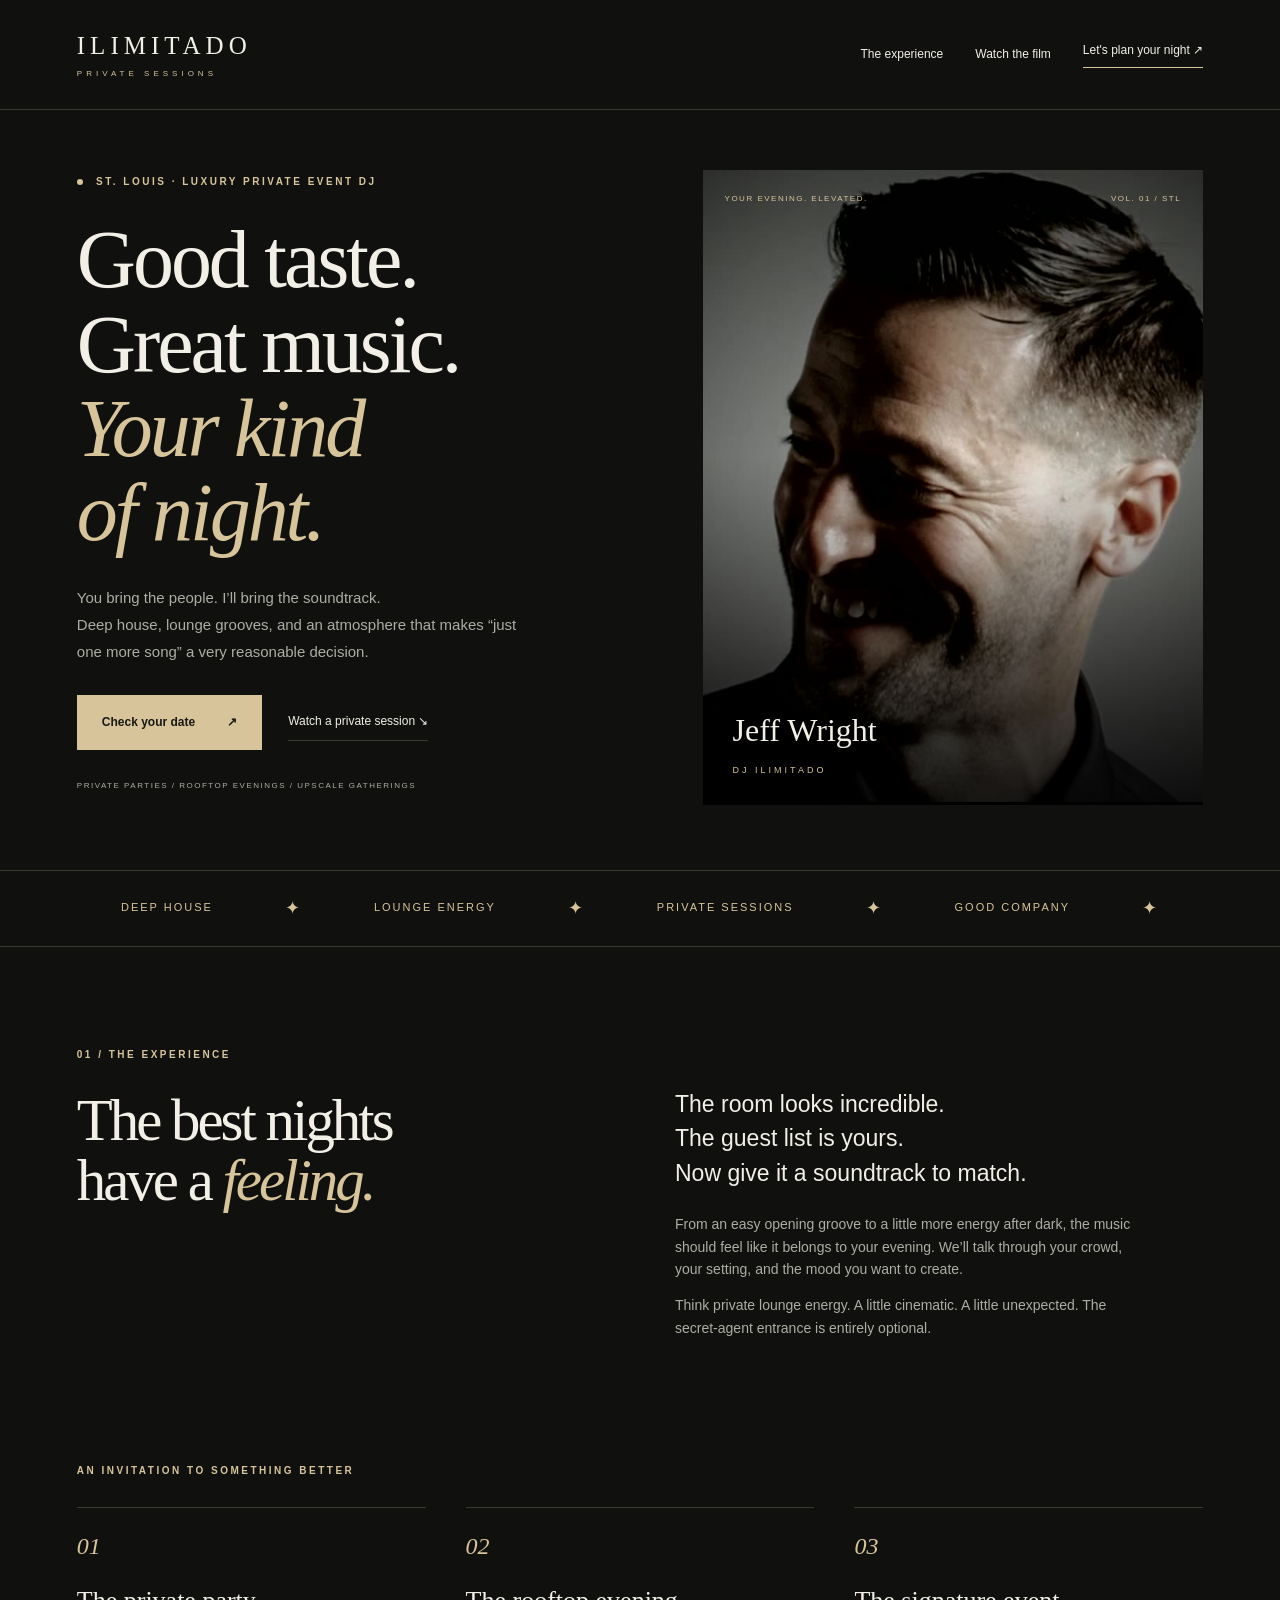
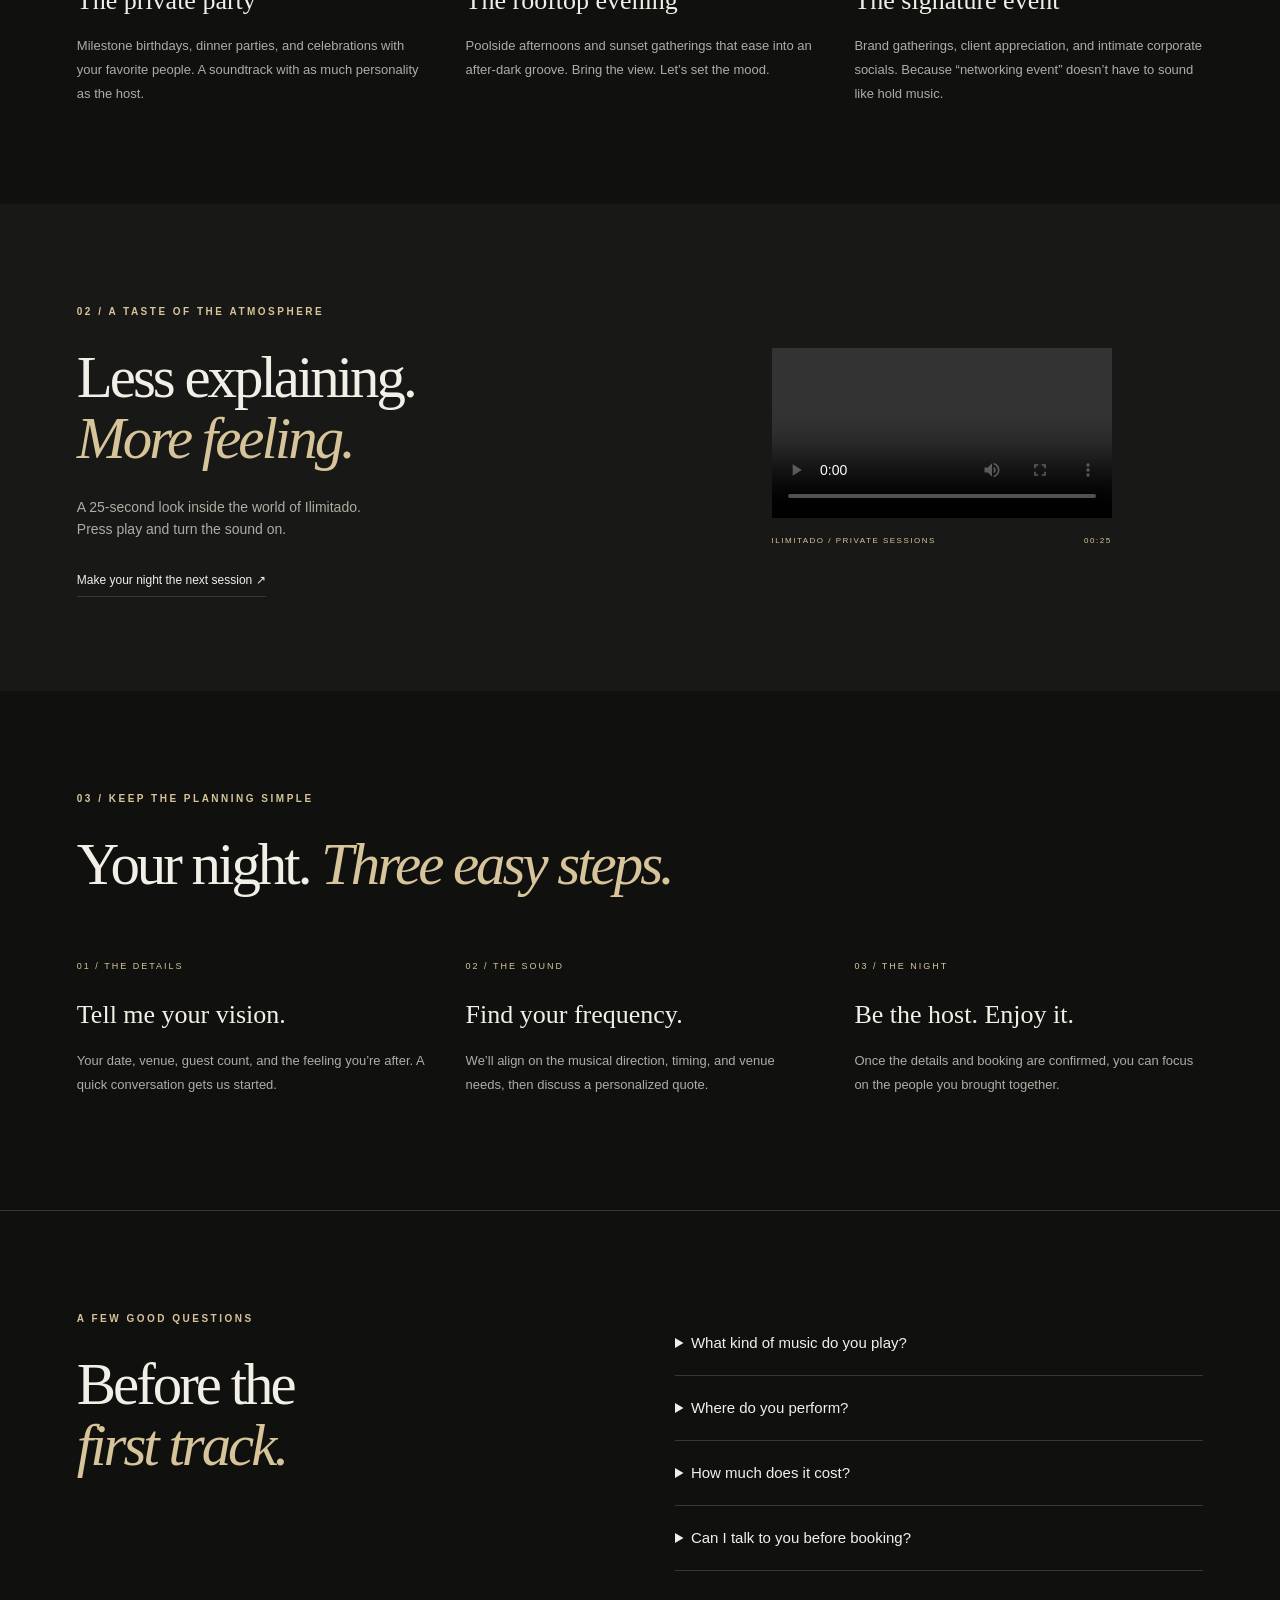
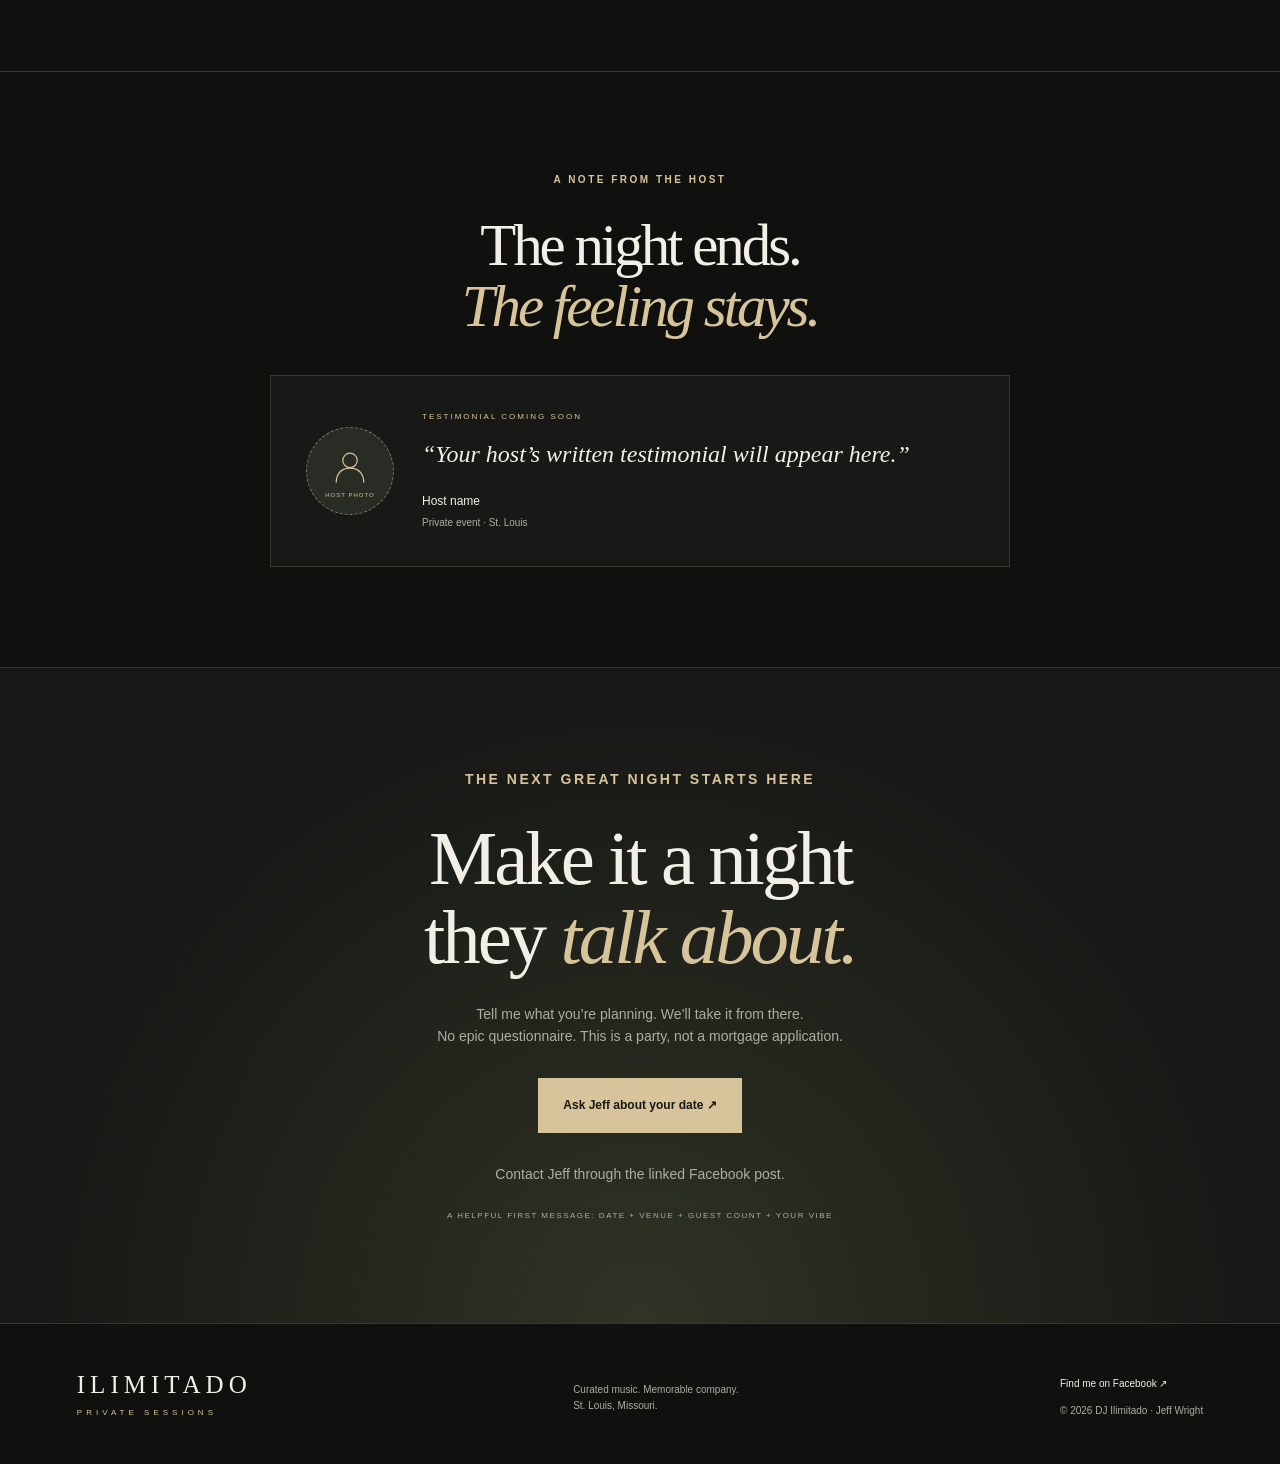
==== dj/index.html @ 4cf77fab "Add DJ Ilimitado private events landing page with film and testimonial placeholder" ====
<!doctype html>
<html lang="en"><head><meta charset="utf-8"><meta name="viewport" content="width=device-width,initial-scale=1"><meta name="theme-color" content="#10110f"><title>DJ Ilimitado | Luxury Private Events · St. Louis</title><meta name="description" content="An elevated soundtrack for your private event. DJ Ilimitado brings deep house, lounge energy and a personal touch to St. Louis celebrations. Contact Jeff on Facebook to discuss your date."><meta property="og:title" content="Good taste. Great music. Your kind of night."><meta property="og:description" content="DJ Ilimitado · Luxury private sessions in St. Louis. Explore the experience and discuss your event with Jeff Wright."><meta property="og:image" content="https://limitlesslifemedia.github.io/dj/assets/jeff.jpg"><meta property="og:type" content="website"><link rel="canonical" href="https://limitlesslifemedia.github.io/dj/"><link rel="icon" href="data:image/svg+xml,%3Csvg xmlns='http://www.w3.org/2000/svg' viewBox='0 0 80 80'%3E%3Crect width='80' height='80' fill='%2310110f'/%3E%3Ctext x='40' y='56' text-anchor='middle' fill='%23d8c49a' font-size='52' font-family='serif'%3EI%3C/text%3E%3C/svg%3E"><link rel="stylesheet" href="style.css"></head>
<body><a class="skip" href="#main">Skip to content</a><header><a class="brand" href="#" aria-label="DJ Ilimitado home">ILIMITADO<span>PRIVATE SESSIONS</span></a><nav aria-label="Main navigation"><a href="#experience">The experience</a><a href="#sessions">Watch the film</a><a class="nav-cta" href="#inquire">Let's plan your night ↗</a></nav></header>
<main id="main"><section class="hero"><div class="hero-copy"><p class="eyebrow"><span class="dot"></span> ST. LOUIS · LUXURY PRIVATE EVENT DJ</p><h1>Good taste.<br>Great music.<br><em>Your kind<br>of night.</em></h1><p class="intro">You bring the people. I’ll bring the soundtrack.<br>Deep house, lounge grooves, and an atmosphere that makes “just one more song” a very reasonable decision.</p><div class="actions"><a class="button" href="#inquire">Check your date <span>↗</span></a><a class="text-link" href="#sessions">Watch a private session <span>↘</span></a></div><p class="small">PRIVATE PARTIES / ROOFTOP EVENINGS / UPSCALE GATHERINGS</p></div><div class="hero-image"><img src="assets/jeff.jpg" alt="Jeff Wright, DJ Ilimitado, in a black shirt" fetchpriority="high"><div class="image-label"><span>YOUR EVENING. ELEVATED.</span><span>VOL. 01 / STL</span></div><div class="portrait-caption">Jeff Wright<span>DJ ILIMITADO</span></div></div></section>
<div class="marquee" aria-label="Musical direction"><span>DEEP HOUSE</span><i>✦</i><span>LOUNGE ENERGY</span><i>✦</i><span>PRIVATE SESSIONS</span><i>✦</i><span>GOOD COMPANY</span><i>✦</i></div>
<section id="experience" class="section experience"><div><p class="eyebrow">01 / THE EXPERIENCE</p><h2>The best nights<br>have a <em>feeling.</em></h2></div><div class="section-copy"><p class="lead">The room looks incredible.<br>The guest list is yours.<br>Now give it a soundtrack to match.</p><p>From an easy opening groove to a little more energy after dark, the music should feel like it belongs to your evening. We’ll talk through your crowd, your setting, and the mood you want to create.</p><p>Think private lounge energy. A little cinematic. A little unexpected. The secret-agent entrance is entirely optional.</p></div></section>
<section class="occasions section"><p class="eyebrow">AN INVITATION TO SOMETHING BETTER</p><div class="occasion-grid"><article><span>01</span><h3>The private party</h3><p>Milestone birthdays, dinner parties, and celebrations with your favorite people. A soundtrack with as much personality as the host.</p></article><article><span>02</span><h3>The rooftop evening</h3><p>Poolside afternoons and sunset gatherings that ease into an after-dark groove. Bring the view. Let’s set the mood.</p></article><article><span>03</span><h3>The signature event</h3><p>Brand gatherings, client appreciation, and intimate corporate socials. Because “networking event” doesn’t have to sound like hold music.</p></article></div></section>
<section id="sessions" class="section film"><div class="film-heading"><p class="eyebrow">02 / A TASTE OF THE ATMOSPHERE</p><h2>Less explaining.<br><em>More feeling.</em></h2><p>A 25-second look inside the world of Ilimitado.<br>Press play and turn the sound on.</p><a class="text-link" href="#inquire">Make your night the next session ↗</a></div><div class="film-player"><video controls playsinline preload="metadata" aria-label="DJ Ilimitado private sessions equipment and atmosphere film"><source src="assets/private-sessions.mp4" type="video/mp4">Your browser cannot play this video. <a href="assets/private-sessions.mp4">Download the private sessions film.</a></video><p>ILIMITADO / PRIVATE SESSIONS <span>00:25</span></p></div></section>
<section class="section process"><p class="eyebrow">03 / KEEP THE PLANNING SIMPLE</p><h2>Your night. <em>Three easy steps.</em></h2><div class="steps"><article><span>01 / THE DETAILS</span><h3>Tell me your vision.</h3><p>Your date, venue, guest count, and the feeling you’re after. A quick conversation gets us started.</p></article><article><span>02 / THE SOUND</span><h3>Find your frequency.</h3><p>We’ll align on the musical direction, timing, and venue needs, then discuss a personalized quote.</p></article><article><span>03 / THE NIGHT</span><h3>Be the host. Enjoy it.</h3><p>Once the details and booking are confirmed, you can focus on the people you brought together.</p></article></div></section>
<section class="section faq"><div><p class="eyebrow">A FEW GOOD QUESTIONS</p><h2>Before the<br><em>first track.</em></h2></div><div><details><summary>What kind of music do you play?</summary><p>The signature direction is deep house and sophisticated lounge grooves. We’ll discuss your preferences and your crowd to see whether the sound is a good fit for your event.</p></details><details><summary>Where do you perform?</summary><p>Based in St. Louis, with a focus on local private events and upscale gatherings. Share your venue or location when you reach out so we can discuss logistics.</p></details><details><summary>How much does it cost?</summary><p>Quotes depend on your date, duration, venue, and event needs. Contact Jeff with the basics for availability and a tailored conversation. An inquiry does not reserve your date.</p></details><details><summary>Can I talk to you before booking?</summary><p>Absolutely. Reach out to Jeff through Facebook. We’ll talk about your plans and whether Ilimitado is the right soundtrack for the evening.</p></details></div></section>
<section class="section testimonial" aria-labelledby="testimonial-title"><p class="eyebrow">A NOTE FROM THE HOST</p><h2 id="testimonial-title">The night ends.<br><em>The feeling stays.</em></h2><div class="testimonial-card"><div class="testimonial-photo" aria-label="Placeholder for event host portrait"><svg viewBox="0 0 80 80" aria-hidden="true"><circle cx="40" cy="29" r="12"/><path d="M17 66c0-16 10-24 23-24s23 8 23 24"/></svg><span>HOST PHOTO</span></div><div><p class="placeholder-label">TESTIMONIAL COMING SOON</p><!-- Replace the placeholder text below with the host's exact approved testimonial. Replace the portrait placeholder with an img using her approved photo. --><blockquote>“Your host’s written testimonial will appear here.”</blockquote><p class="testimonial-name">Host name <span>Private event · St. Louis</span></p></div></div></section><section id="inquire" class="section booking"><p class="eyebrow">THE NEXT GREAT NIGHT STARTS HERE</p><h2>Make it a night<br>they <em>talk about.</em></h2><p>Tell me what you’re planning. We’ll take it from there.<br>No epic questionnaire. This is a party, not a mortgage application.</p><div class="actions"><a class="button" href="https://www.facebook.com/share/p/1EmZ5nZpG5/?mibextid=wwXIfr">Ask Jeff about your date ↗</a></div><p>Contact Jeff through the linked Facebook post.</p><p class="small">A HELPFUL FIRST MESSAGE: DATE + VENUE + GUEST COUNT + YOUR VIBE</p></section></main>
<footer><a class="brand" href="#">ILIMITADO<span>PRIVATE SESSIONS</span></a><p>Curated music. Memorable company.<br>St. Louis, Missouri.</p><div><a href="https://www.facebook.com/share/p/1EmZ5nZpG5/?mibextid=wwXIfr" target="_blank" rel="noopener noreferrer">Find me on Facebook ↗</a><p>© <span id="year">2026</span> DJ Ilimitado · Jeff Wright</p></div></footer><script>document.getElementById('year').textContent=new Date().getFullYear()</script></body></html>
---- dj/style.css ----
:root{--bg:#10110f;--panel:#181916;--gold:#d8c49a;--ink:#f2efe7;--muted:#acada3;--line:#37392f}*{box-sizing:border-box}html{scroll-behavior:smooth;scroll-padding-top:35px}body{margin:0;background:var(--bg);color:var(--ink);font-family:Arial,Helvetica,sans-serif;line-height:1.6}a{color:inherit;text-decoration:none}a:focus-visible,summary:focus-visible,video:focus-visible{outline:2px solid var(--gold);outline-offset:6px}header,footer,.section,.hero{max-width:1440px;margin:auto}header{padding:30px 6%;display:flex;align-items:center;justify-content:space-between;border-bottom:1px solid var(--line)}.brand{font-family:Georgia,serif;font-size:25px;letter-spacing:5px;line-height:1.3}.brand span{display:block;font-family:Arial,sans-serif;font-size:8px;letter-spacing:4px;color:var(--gold);margin-top:6px}nav{display:flex;align-items:center;gap:32px;font-size:12px}nav a:hover,.text-link:hover,footer a:hover{color:var(--gold)}.nav-cta{border-bottom:1px solid var(--gold);padding-bottom:6px}.hero{display:grid;grid-template-columns:1.15fr 1fr;min-height:760px;padding:60px 6% 65px;gap:50px;align-items:center}.eyebrow{font-size:10px;letter-spacing:2.5px;font-weight:600;color:var(--gold);margin:0 0 28px}.dot{display:inline-block;width:6px;height:6px;background:var(--gold);border-radius:50%;margin-right:8px}h1,h2,h3,p{margin-top:0}h1,h2{font-family:Georgia,'Times New Roman',serif;font-weight:400;letter-spacing:-3px;line-height:1.03}h1{font-size:clamp(64px,6.4vw,96px);margin-bottom:28px}em{color:var(--gold);font-weight:400}p{color:var(--muted)}.intro{font-size:15px;max-width:445px;line-height:1.8}.actions{display:flex;align-items:center;gap:26px;flex-wrap:wrap;margin:30px 0}.button,.outline-button{display:inline-flex;align-items:center;justify-content:space-between;gap:32px;padding:17px 24px;background:var(--gold);color:#171914;font-size:12px;font-weight:bold;border:1px solid var(--gold);transition:background .2s,transform .2s}.button:hover{background:#eee0bf;transform:translateY(-2px)}.outline-button{color:var(--gold);background:transparent}.outline-button:hover{background:#26271f}.text-link{font-size:12px;border-bottom:1px solid var(--line);padding:9px 0}.small{font-size:8px;letter-spacing:1.5px;margin-top:24px}.hero-image{position:relative;align-self:stretch;min-height:620px;background:#22251e;overflow:hidden}.hero-image img{height:100%;width:100%;object-fit:cover;position:absolute;object-position:50% 40%}.hero-image:after{content:'';position:absolute;inset:0;background:linear-gradient(180deg,rgba(0,0,0,.2),transparent 45%,rgba(0,0,0,.8))}.image-label{position:absolute;top:23px;left:22px;right:22px;display:flex;justify-content:space-between;gap:15px;z-index:1;font-size:8px;letter-spacing:1.5px;color:var(--gold)}.portrait-caption{position:absolute;bottom:30px;left:30px;z-index:1;font-family:Georgia,serif;font-size:32px}.portrait-caption span{display:block;font:9px Arial,sans-serif;color:var(--gold);letter-spacing:3px;margin-top:9px}.marquee{border-block:1px solid var(--line);display:flex;justify-content:space-evenly;align-items:center;padding:23px 5%;gap:15px;color:var(--gold);font-size:11px;letter-spacing:2px}.marquee i{font-style:normal;font-size:18px}.section{padding:100px 6%}h2{font-size:clamp(42px,4.6vw,68px);margin-bottom:26px}.experience,.faq{display:grid;grid-template-columns:1fr 1fr;gap:70px}.section-copy{max-width:460px;padding-top:40px;font-size:14px}.lead{font-size:23px;line-height:1.5;color:var(--ink)}.occasions{padding-top:10px;padding-bottom:85px}.occasion-grid,.steps{display:grid;grid-template-columns:repeat(3,1fr);gap:40px}.occasion-grid article{border-top:1px solid var(--line);padding-top:25px}.occasion-grid article>span{font:italic 24px Georgia,serif;color:var(--gold)}h3{font-family:Georgia,serif;font-size:26px;font-weight:400;margin:18px 0 13px}article p{font-size:13px;line-height:1.85}.film{display:grid;grid-template-columns:1fr 1fr;gap:80px;align-items:center;background:var(--panel)}.film-heading{max-width:470px}.film-heading>p:not(.eyebrow){font-size:14px;margin:25px 0}.film-player{width:100%;max-width:340px;justify-self:center}.film-player video{display:block;width:100%;background:#08090b;max-height:600px}.film-player>p{display:flex;justify-content:space-between;font-size:8px;letter-spacing:1.5px;margin:17px 0 0;color:var(--gold)}.process{border-bottom:1px solid var(--line)}.steps{margin-top:55px}.steps article>span{font-size:9px;letter-spacing:2px;color:var(--gold)}.faq details{border-bottom:1px solid var(--line);padding:20px 0}.faq summary{cursor:pointer;color:var(--ink);font-size:15px;padding-right:15px}.faq details p{font-size:13px;line-height:1.85;margin-top:15px;margin-bottom:0}.booking{text-align:center;background:radial-gradient(ellipse at bottom,#303325 0%,var(--panel) 65%);border-block:1px solid var(--line)}.booking h2{font-size:clamp(50px,6vw,88px)}.booking>p{font-size:14px}.booking .actions{justify-content:center}.booking .phone{display:block;font-size:18px;letter-spacing:2px}.booking p.small{font-size:8px;margin:25px auto 0;max-width:90%}footer{padding:45px 6%;display:flex;justify-content:space-between;align-items:center;gap:30px}footer p,footer a:not(.brand){font-size:10px}footer p{margin:8px 0 0}.skip{position:absolute;top:-100px;left:20px;z-index:10;background:var(--gold);color:#111;padding:12px}.skip:focus{top:10px}@media(min-width:1500px){.marquee{max-width:1440px;margin:auto}}@media(max-width:900px){header{padding:24px 5%}nav{gap:20px}nav>a:not(.nav-cta){display:none}.hero{gap:28px;padding-inline:5%;min-height:auto}.hero-image{min-height:550px}h1{font-size:67px}.actions{gap:17px}.section{padding:75px 5%}.experience,.faq,.film{gap:35px}.occasion-grid,.steps{gap:25px}.small{font-size:7px}.marquee{font-size:9px;letter-spacing:1px}}@media(max-width:600px){header{padding:23px 6%}.brand{font-size:20px}nav .nav-cta{font-size:10px}.hero{grid-template-columns:1fr;padding:42px 6%;gap:35px}.eyebrow{font-size:8px;letter-spacing:1.6px;margin-bottom:25px}h1{font-size:69px}.hero-copy{max-width:460px}.hero-image{min-height:470px}.hero-image img{object-position:center 35%}.hero .small{font-size:7px}.intro{font-size:14px}.marquee{flex-wrap:wrap;justify-content:center;gap:13px;padding:20px 6%}.marquee i:last-child{display:none}.marquee span{font-size:8px}.experience,.faq,.film{grid-template-columns:1fr;gap:22px}.section{padding:65px 6%}.section-copy{padding-top:0}.occasion-grid,.steps{grid-template-columns:1fr;gap:25px}.occasions{padding-top:0}.occasion-grid article{padding-top:18px}.occasion-grid h3{margin-top:8px}.film-player{max-width:330px;margin-top:20px}.film-heading h2{font-size:49px}.steps{margin-top:32px}.steps article{border-top:1px solid var(--line);padding-top:20px}.booking .actions{gap:14px}.booking .button,.booking .outline-button{width:100%;justify-content:center}.booking .small{line-height:1.9}footer{flex-direction:column;text-align:center;gap:22px;padding-block:40px}h2{letter-spacing:-2px}.phone{padding:6px}}@media(prefers-reduced-motion:reduce){html{scroll-behavior:auto}*{transition:none!important}}

.testimonial{text-align:center;border-top:1px solid var(--line)}.testimonial-card{display:flex;align-items:center;gap:28px;text-align:left;max-width:740px;margin:38px auto 0;padding:35px;border:1px solid var(--line);background:var(--panel)}.testimonial-photo{width:88px;height:88px;flex:0 0 88px;border-radius:50%;background:#292c24;border:1px dashed #777a68;display:flex;flex-direction:column;align-items:center;justify-content:center;overflow:hidden}.testimonial-photo svg{width:48px;height:48px;fill:none;stroke:var(--gold);stroke-width:2}.testimonial-photo>span{font-size:6px;letter-spacing:1px;color:var(--gold)}.testimonial-photo img{width:100%;height:100%;object-fit:cover}.placeholder-label{font-size:8px;letter-spacing:2px;color:var(--gold);margin-bottom:12px}blockquote{font:italic 24px/1.5 Georgia,serif;margin:0 0 20px;color:var(--ink)}.testimonial-name{font-size:12px;color:var(--ink);margin:0}.testimonial-name span{display:block;color:var(--muted);font-size:10px;margin-top:4px}@media(max-width:600px){.testimonial-card{padding:25px 20px;flex-direction:column;text-align:center;gap:22px}blockquote{font-size:22px}}
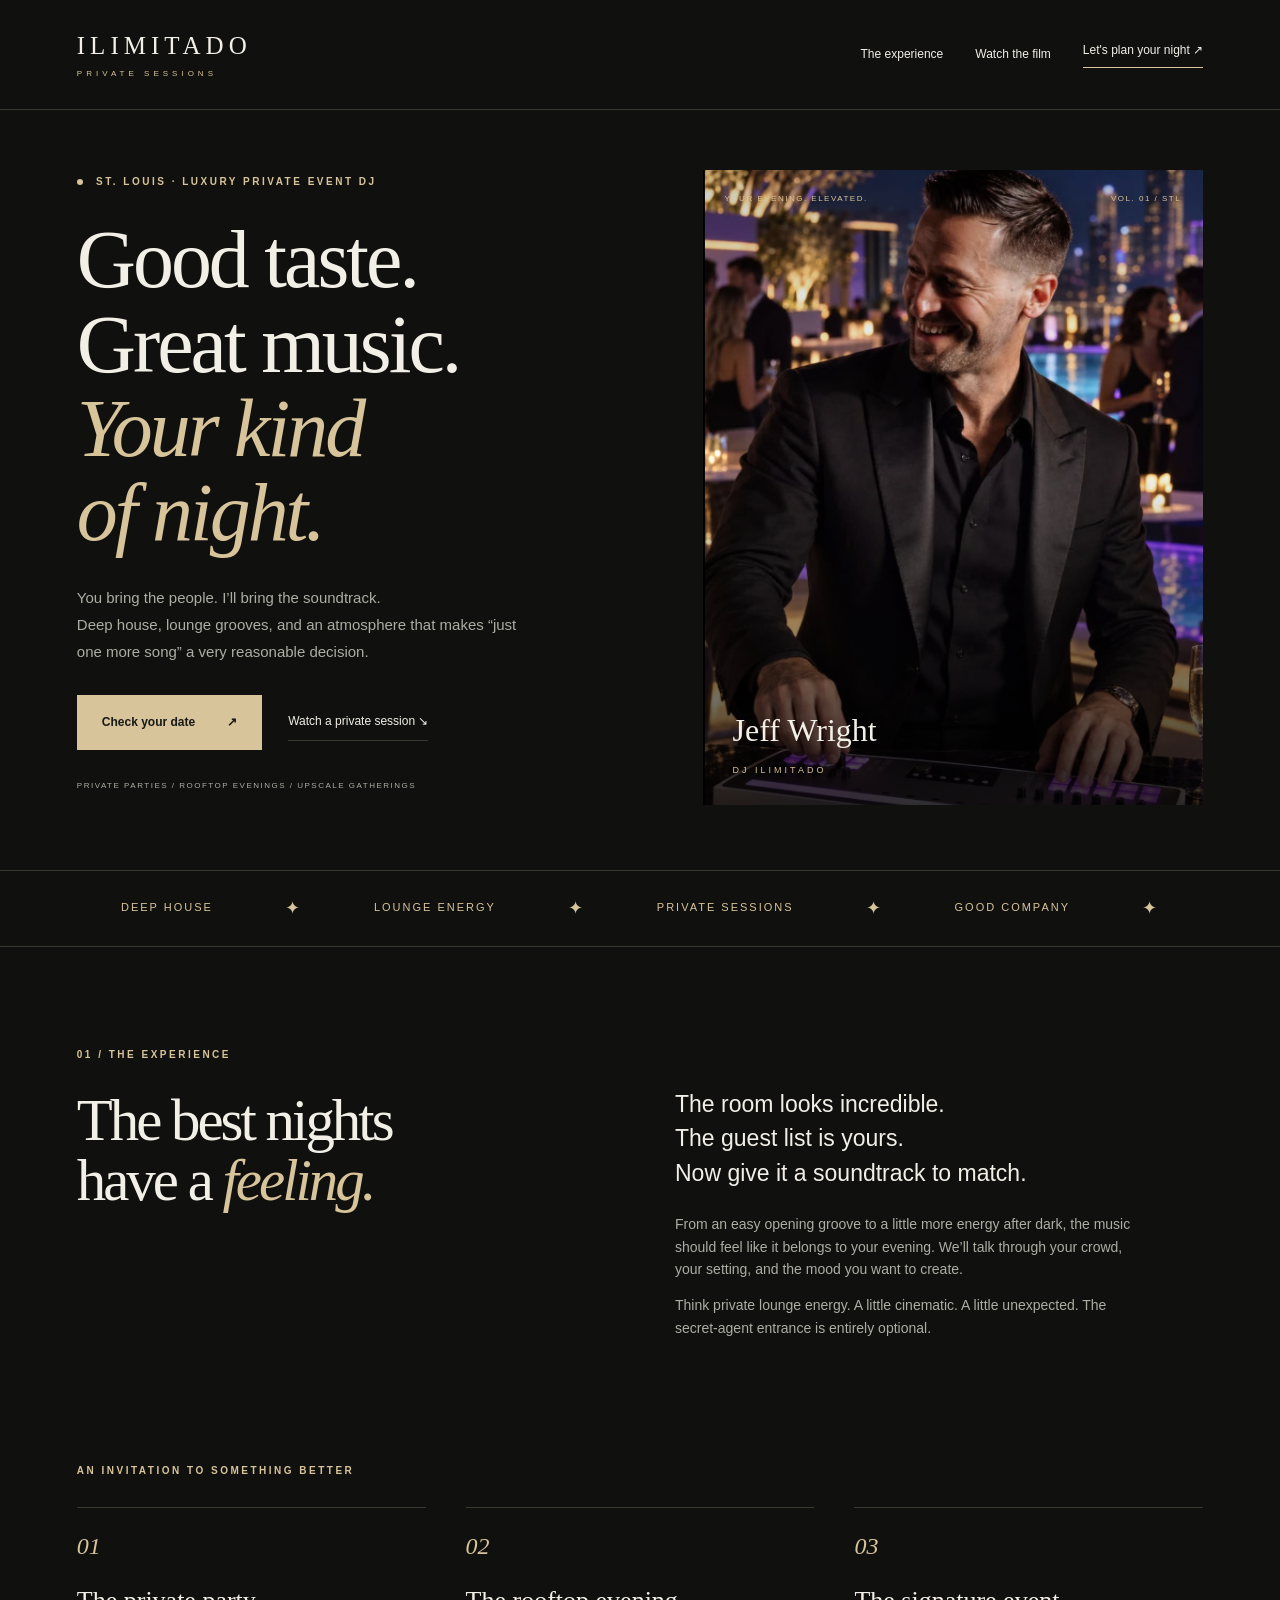
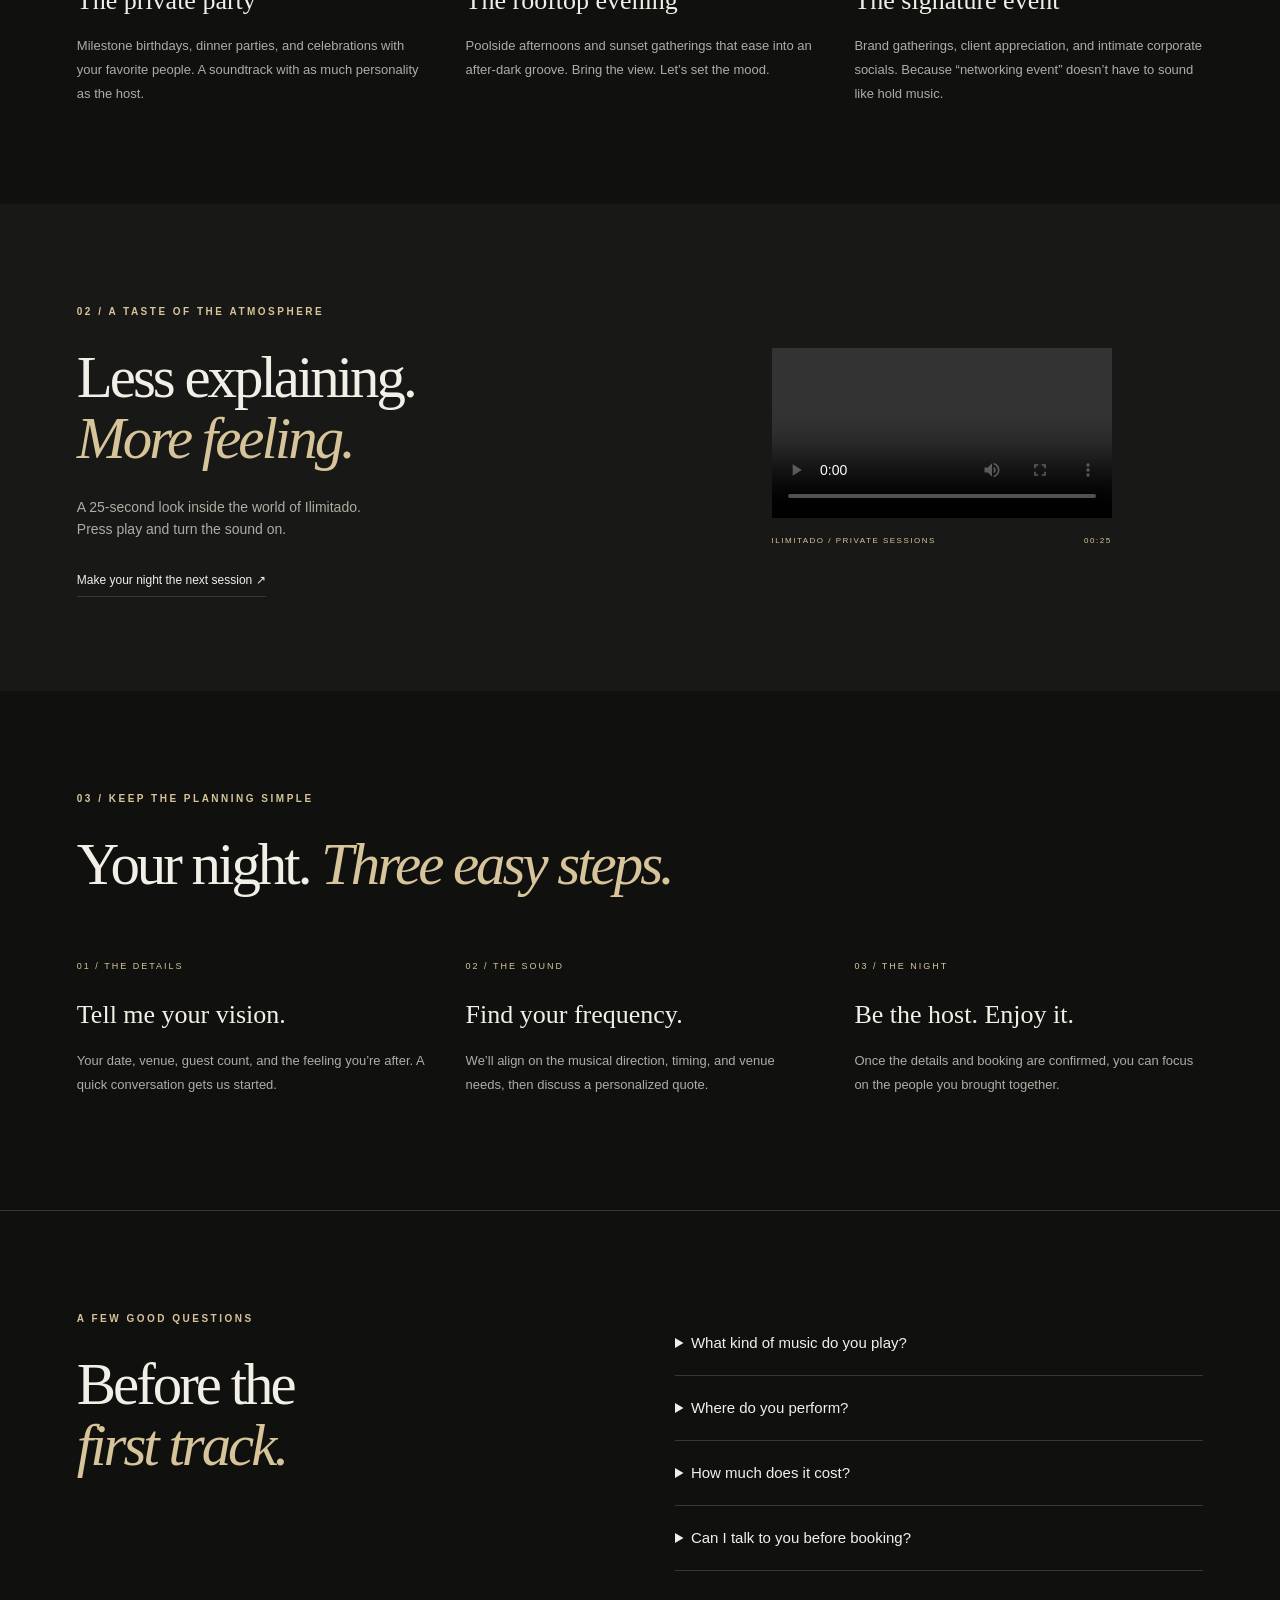
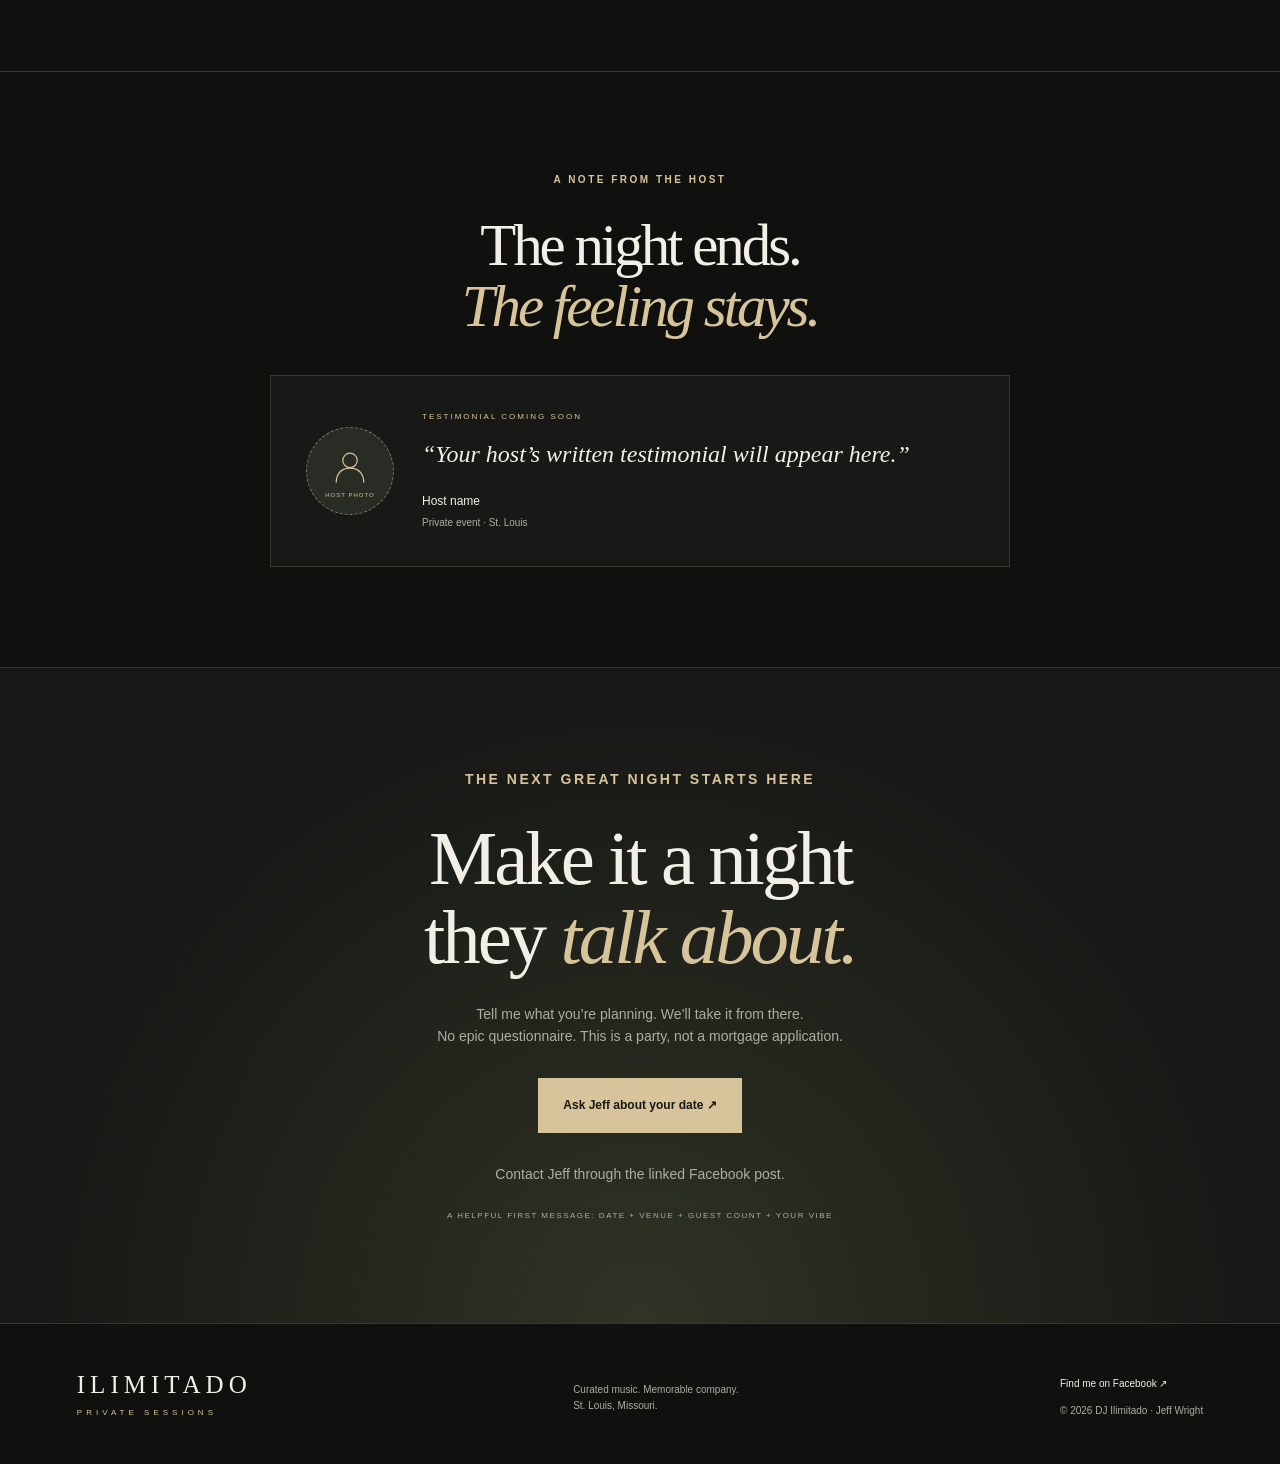
==== commit 5353be60: "Point main DJ portrait to supplied master photo with fresh asset URL" ====
--- a/dj/index.html
+++ b/dj/index.html
@@ -1,7 +1,7 @@
 <!doctype html>
-<html lang="en"><head><meta charset="utf-8"><meta name="viewport" content="width=device-width,initial-scale=1"><meta name="theme-color" content="#10110f"><title>DJ Ilimitado | Luxury Private Events · St. Louis</title><meta name="description" content="An elevated soundtrack for your private event. DJ Ilimitado brings deep house, lounge energy and a personal touch to St. Louis celebrations. Contact Jeff on Facebook to discuss your date."><meta property="og:title" content="Good taste. Great music. Your kind of night."><meta property="og:description" content="DJ Ilimitado · Luxury private sessions in St. Louis. Explore the experience and discuss your event with Jeff Wright."><meta property="og:image" content="https://limitlesslifemedia.github.io/dj/assets/jeff.jpg"><meta property="og:type" content="website"><link rel="canonical" href="https://limitlesslifemedia.github.io/dj/"><link rel="icon" href="data:image/svg+xml,%3Csvg xmlns='http://www.w3.org/2000/svg' viewBox='0 0 80 80'%3E%3Crect width='80' height='80' fill='%2310110f'/%3E%3Ctext x='40' y='56' text-anchor='middle' fill='%23d8c49a' font-size='52' font-family='serif'%3EI%3C/text%3E%3C/svg%3E"><link rel="stylesheet" href="style.css"></head>
+<html lang="en"><head><meta charset="utf-8"><meta name="viewport" content="width=device-width,initial-scale=1"><meta name="theme-color" content="#10110f"><title>DJ Ilimitado | Luxury Private Events · St. Louis</title><meta name="description" content="An elevated soundtrack for your private event. DJ Ilimitado brings deep house, lounge energy and a personal touch to St. Louis celebrations. Contact Jeff on Facebook to discuss your date."><meta property="og:title" content="Good taste. Great music. Your kind of night."><meta property="og:description" content="DJ Ilimitado · Luxury private sessions in St. Louis. Explore the experience and discuss your event with Jeff Wright."><meta property="og:image" content="https://limitlesslifemedia.github.io/dj/assets/jeff-ilimitado-master-20261104.jpg"><meta property="og:type" content="website"><link rel="canonical" href="https://limitlesslifemedia.github.io/dj/"><link rel="icon" href="data:image/svg+xml,%3Csvg xmlns='http://www.w3.org/2000/svg' viewBox='0 0 80 80'%3E%3Crect width='80' height='80' fill='%2310110f'/%3E%3Ctext x='40' y='56' text-anchor='middle' fill='%23d8c49a' font-size='52' font-family='serif'%3EI%3C/text%3E%3C/svg%3E"><link rel="stylesheet" href="style.css"></head>
 <body><a class="skip" href="#main">Skip to content</a><header><a class="brand" href="#" aria-label="DJ Ilimitado home">ILIMITADO<span>PRIVATE SESSIONS</span></a><nav aria-label="Main navigation"><a href="#experience">The experience</a><a href="#sessions">Watch the film</a><a class="nav-cta" href="#inquire">Let's plan your night ↗</a></nav></header>
-<main id="main"><section class="hero"><div class="hero-copy"><p class="eyebrow"><span class="dot"></span> ST. LOUIS · LUXURY PRIVATE EVENT DJ</p><h1>Good taste.<br>Great music.<br><em>Your kind<br>of night.</em></h1><p class="intro">You bring the people. I’ll bring the soundtrack.<br>Deep house, lounge grooves, and an atmosphere that makes “just one more song” a very reasonable decision.</p><div class="actions"><a class="button" href="#inquire">Check your date <span>↗</span></a><a class="text-link" href="#sessions">Watch a private session <span>↘</span></a></div><p class="small">PRIVATE PARTIES / ROOFTOP EVENINGS / UPSCALE GATHERINGS</p></div><div class="hero-image"><img src="assets/jeff.jpg" alt="Jeff Wright, DJ Ilimitado, in a black shirt" fetchpriority="high"><div class="image-label"><span>YOUR EVENING. ELEVATED.</span><span>VOL. 01 / STL</span></div><div class="portrait-caption">Jeff Wright<span>DJ ILIMITADO</span></div></div></section>
+<main id="main"><section class="hero"><div class="hero-copy"><p class="eyebrow"><span class="dot"></span> ST. LOUIS · LUXURY PRIVATE EVENT DJ</p><h1>Good taste.<br>Great music.<br><em>Your kind<br>of night.</em></h1><p class="intro">You bring the people. I’ll bring the soundtrack.<br>Deep house, lounge grooves, and an atmosphere that makes “just one more song” a very reasonable decision.</p><div class="actions"><a class="button" href="#inquire">Check your date <span>↗</span></a><a class="text-link" href="#sessions">Watch a private session <span>↘</span></a></div><p class="small">PRIVATE PARTIES / ROOFTOP EVENINGS / UPSCALE GATHERINGS</p></div><div class="hero-image"><img src="assets/jeff-ilimitado-master-20261104.jpg" alt="Jeff Wright, DJ Ilimitado, performing at a rooftop event in a black suit" fetchpriority="high"><div class="image-label"><span>YOUR EVENING. ELEVATED.</span><span>VOL. 01 / STL</span></div><div class="portrait-caption">Jeff Wright<span>DJ ILIMITADO</span></div></div></section>
 <div class="marquee" aria-label="Musical direction"><span>DEEP HOUSE</span><i>✦</i><span>LOUNGE ENERGY</span><i>✦</i><span>PRIVATE SESSIONS</span><i>✦</i><span>GOOD COMPANY</span><i>✦</i></div>
 <section id="experience" class="section experience"><div><p class="eyebrow">01 / THE EXPERIENCE</p><h2>The best nights<br>have a <em>feeling.</em></h2></div><div class="section-copy"><p class="lead">The room looks incredible.<br>The guest list is yours.<br>Now give it a soundtrack to match.</p><p>From an easy opening groove to a little more energy after dark, the music should feel like it belongs to your evening. We’ll talk through your crowd, your setting, and the mood you want to create.</p><p>Think private lounge energy. A little cinematic. A little unexpected. The secret-agent entrance is entirely optional.</p></div></section>
 <section class="occasions section"><p class="eyebrow">AN INVITATION TO SOMETHING BETTER</p><div class="occasion-grid"><article><span>01</span><h3>The private party</h3><p>Milestone birthdays, dinner parties, and celebrations with your favorite people. A soundtrack with as much personality as the host.</p></article><article><span>02</span><h3>The rooftop evening</h3><p>Poolside afternoons and sunset gatherings that ease into an after-dark groove. Bring the view. Let’s set the mood.</p></article><article><span>03</span><h3>The signature event</h3><p>Brand gatherings, client appreciation, and intimate corporate socials. Because “networking event” doesn’t have to sound like hold music.</p></article></div></section>
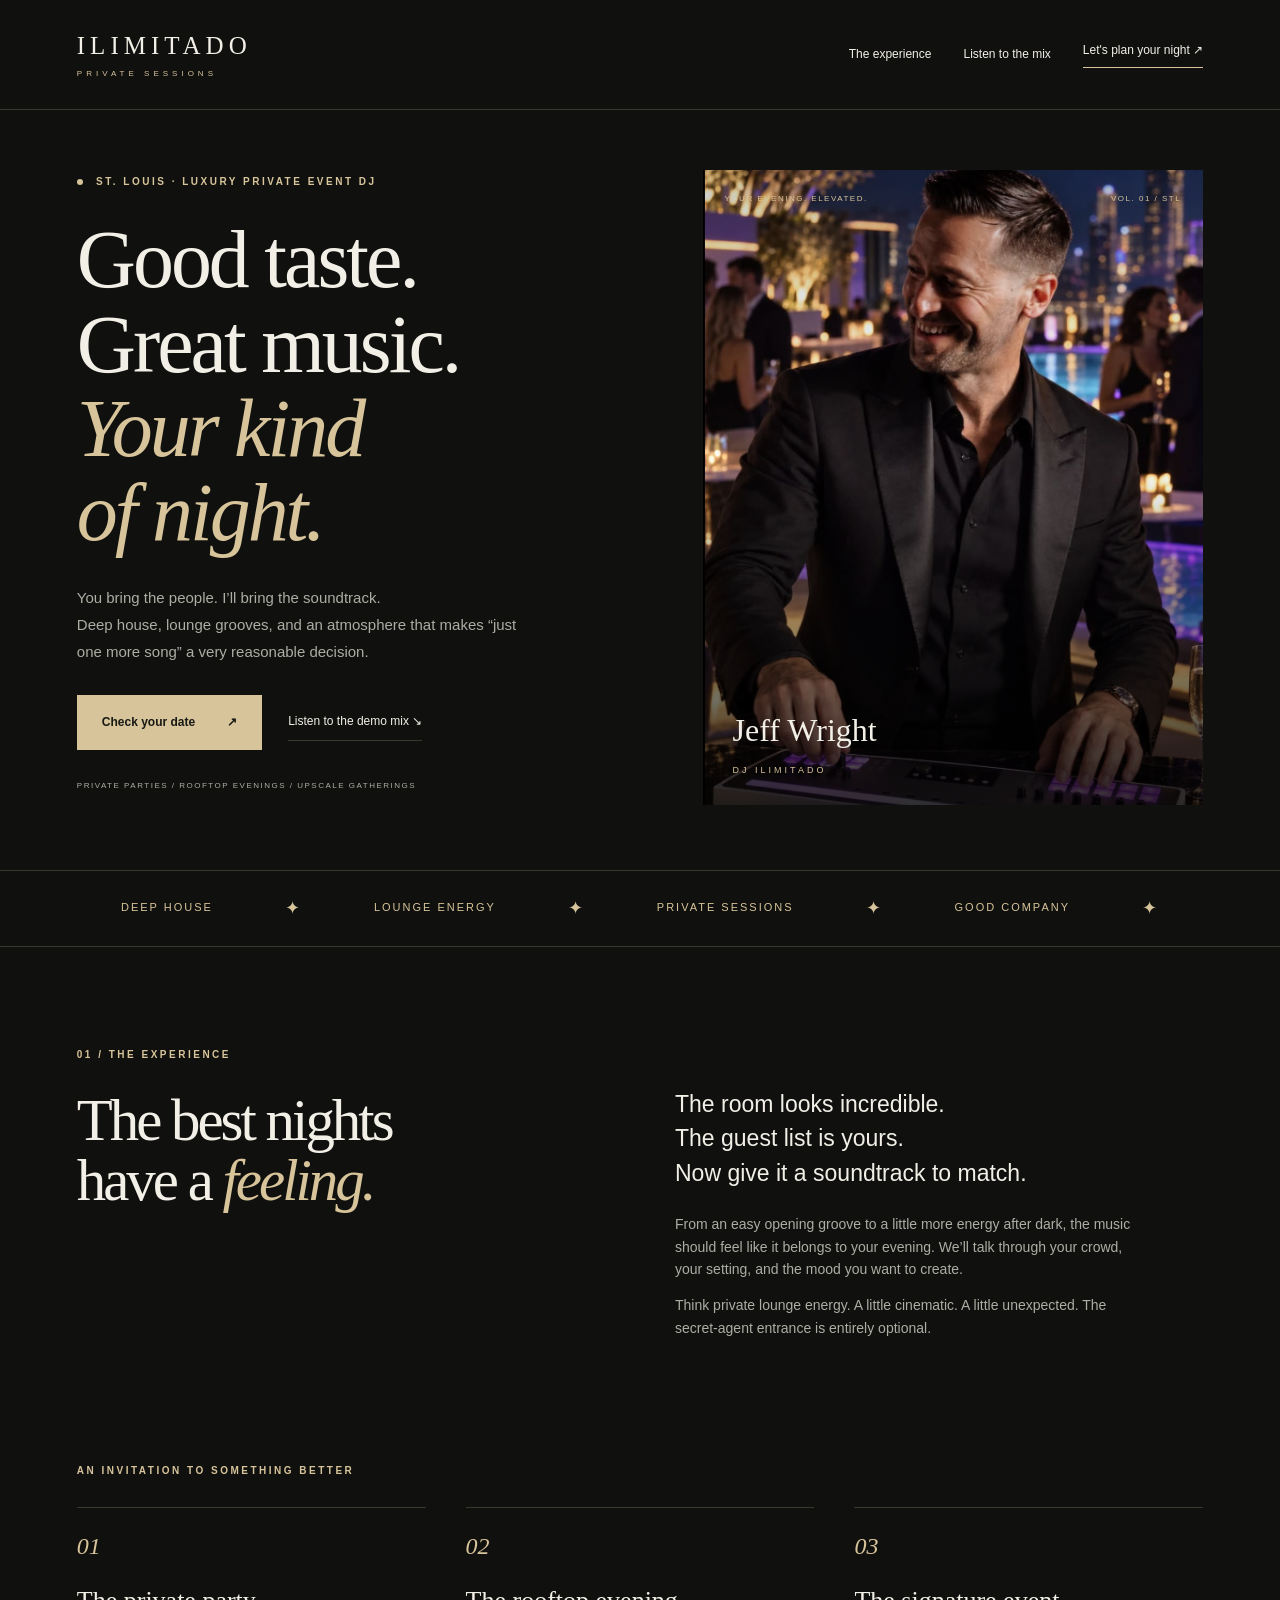
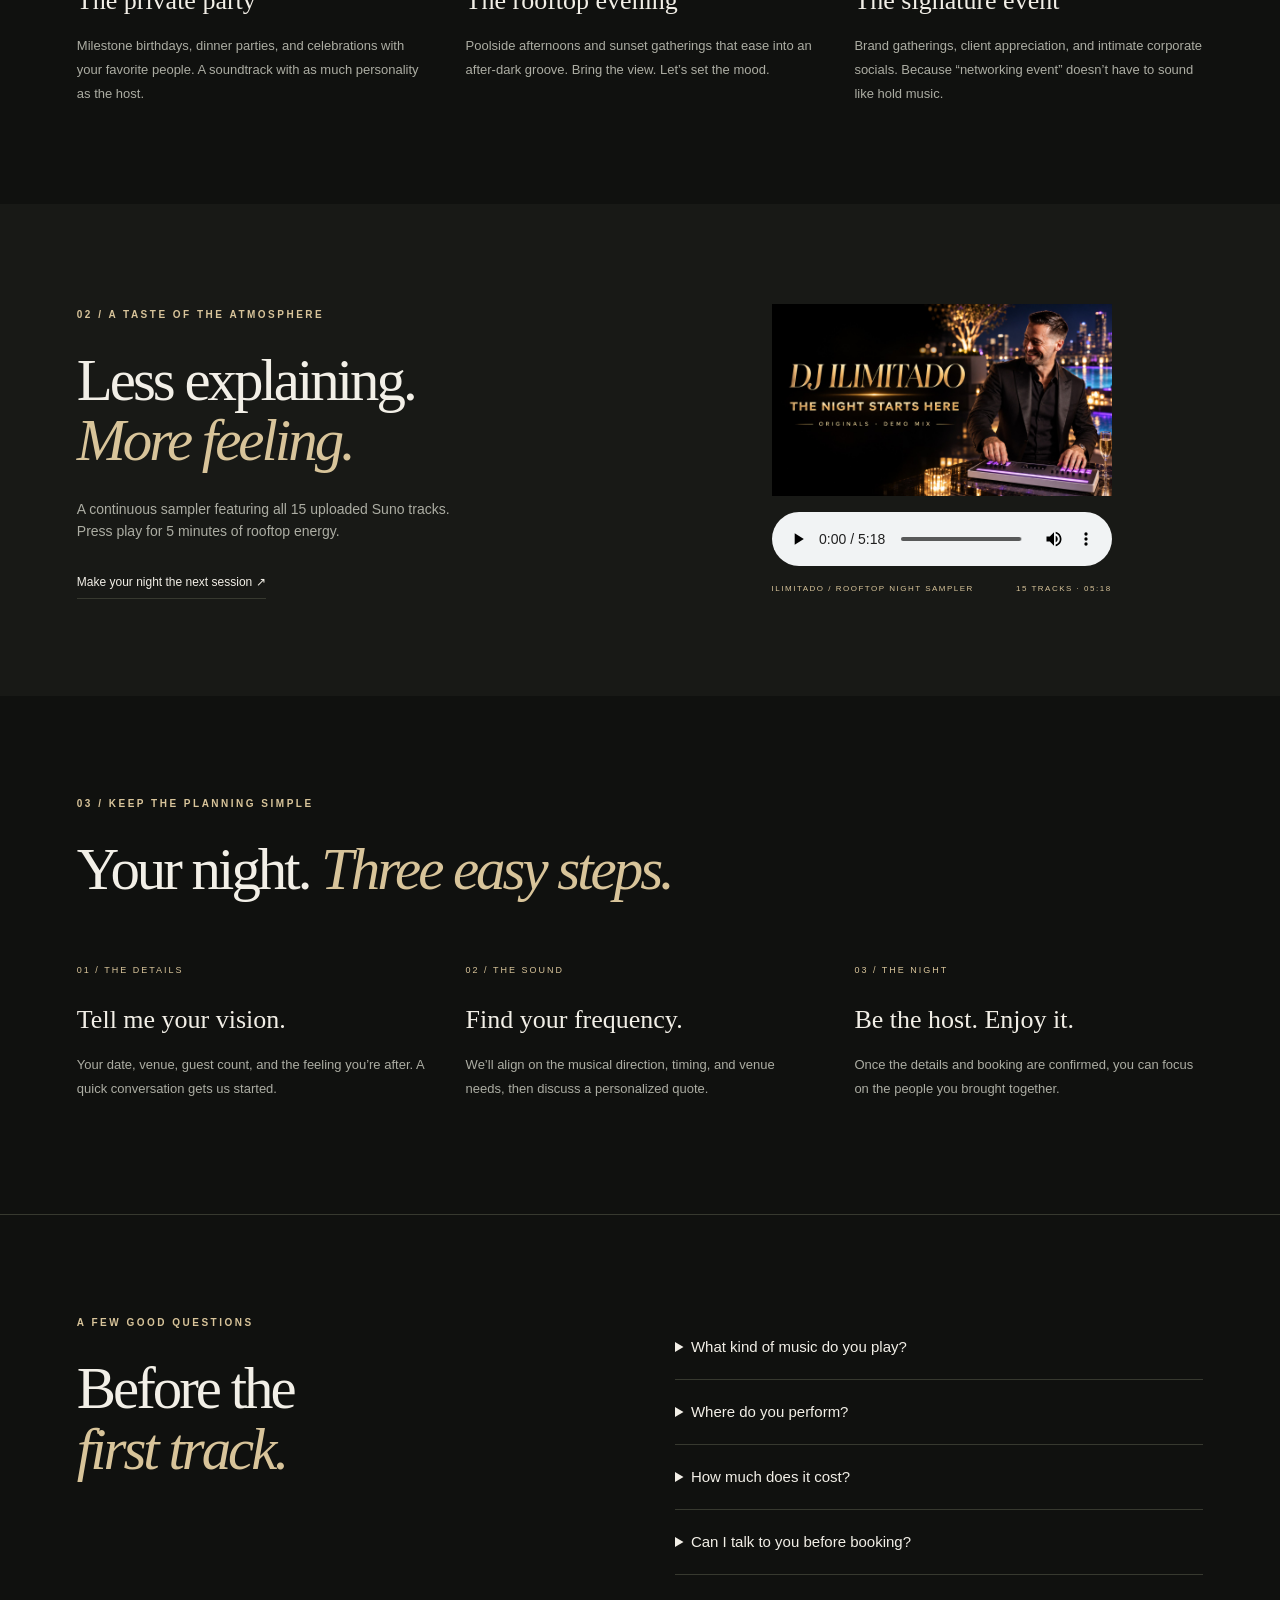
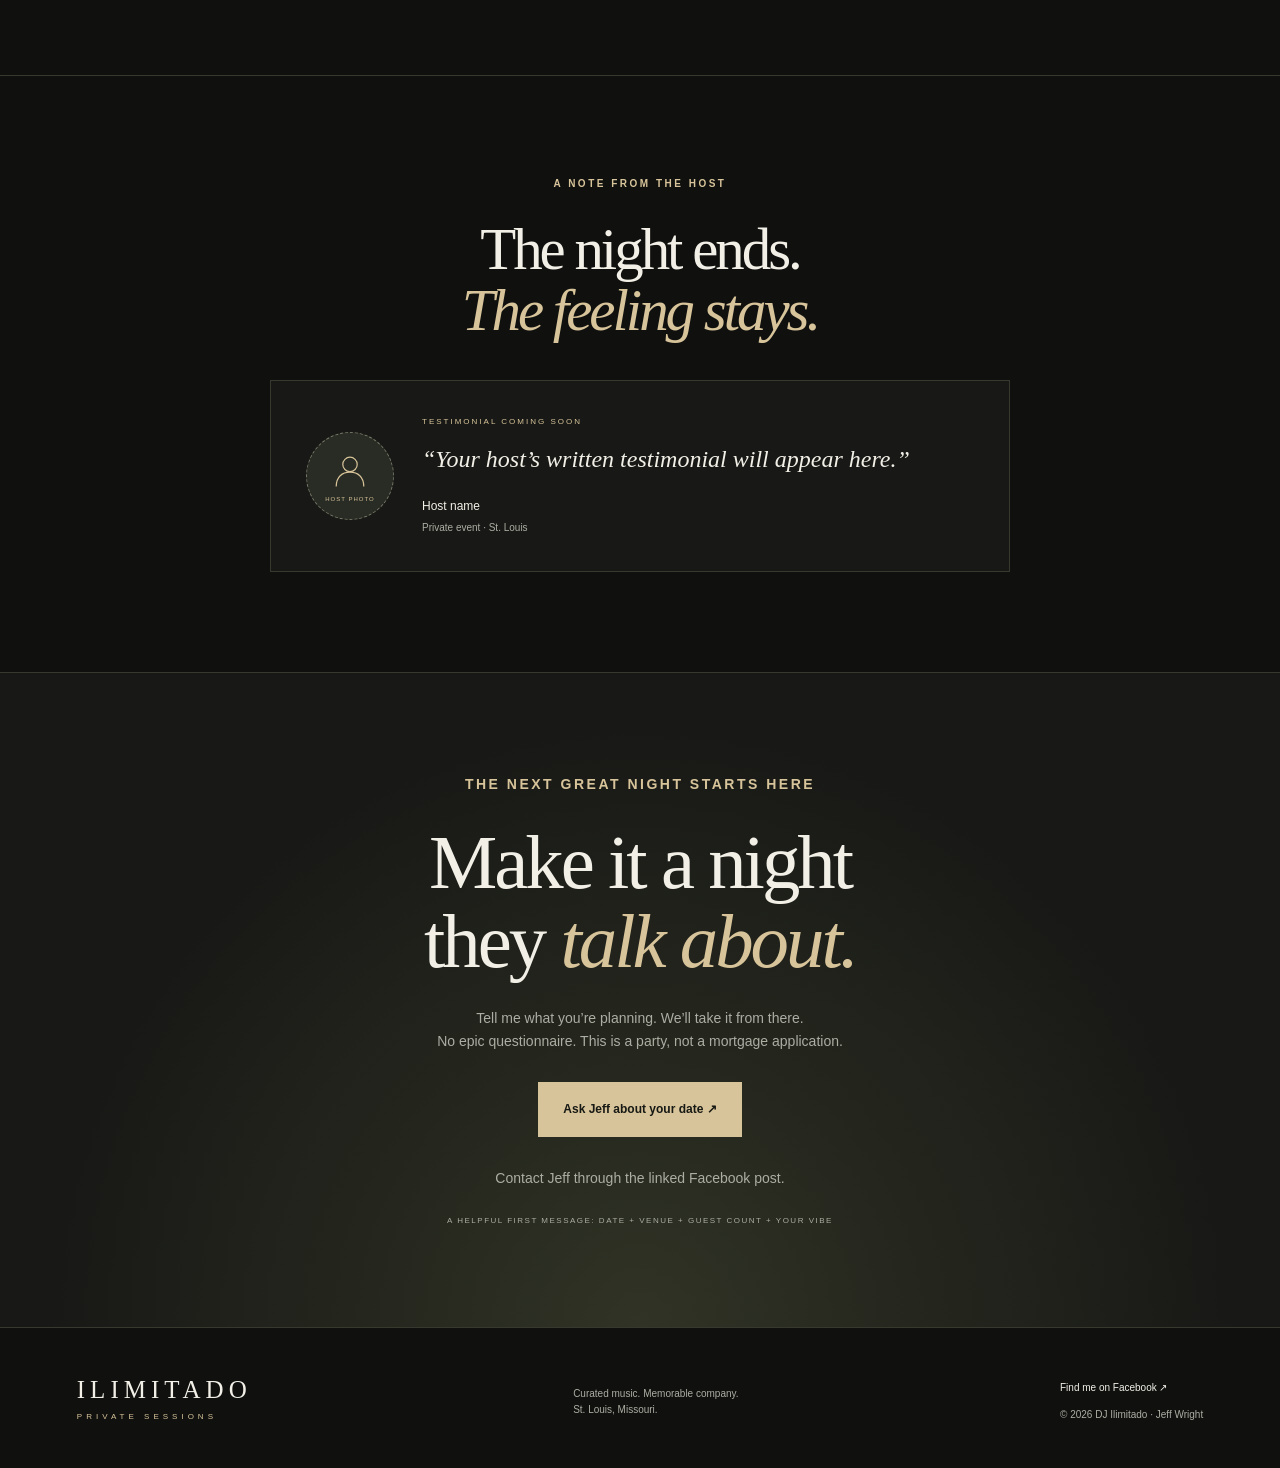
==== commit 5a9f1cfa: "Replace DJ video with 15-track rooftop demo mix and supplied thumbnail" ====
--- a/dj/index.html
+++ b/dj/index.html
@@ -1,11 +1,11 @@
 <!doctype html>
 <html lang="en"><head><meta charset="utf-8"><meta name="viewport" content="width=device-width,initial-scale=1"><meta name="theme-color" content="#10110f"><title>DJ Ilimitado | Luxury Private Events · St. Louis</title><meta name="description" content="An elevated soundtrack for your private event. DJ Ilimitado brings deep house, lounge energy and a personal touch to St. Louis celebrations. Contact Jeff on Facebook to discuss your date."><meta property="og:title" content="Good taste. Great music. Your kind of night."><meta property="og:description" content="DJ Ilimitado · Luxury private sessions in St. Louis. Explore the experience and discuss your event with Jeff Wright."><meta property="og:image" content="https://limitlesslifemedia.github.io/dj/assets/jeff-ilimitado-master-20261104.jpg"><meta property="og:type" content="website"><link rel="canonical" href="https://limitlesslifemedia.github.io/dj/"><link rel="icon" href="data:image/svg+xml,%3Csvg xmlns='http://www.w3.org/2000/svg' viewBox='0 0 80 80'%3E%3Crect width='80' height='80' fill='%2310110f'/%3E%3Ctext x='40' y='56' text-anchor='middle' fill='%23d8c49a' font-size='52' font-family='serif'%3EI%3C/text%3E%3C/svg%3E"><link rel="stylesheet" href="style.css"></head>
-<body><a class="skip" href="#main">Skip to content</a><header><a class="brand" href="#" aria-label="DJ Ilimitado home">ILIMITADO<span>PRIVATE SESSIONS</span></a><nav aria-label="Main navigation"><a href="#experience">The experience</a><a href="#sessions">Watch the film</a><a class="nav-cta" href="#inquire">Let's plan your night ↗</a></nav></header>
-<main id="main"><section class="hero"><div class="hero-copy"><p class="eyebrow"><span class="dot"></span> ST. LOUIS · LUXURY PRIVATE EVENT DJ</p><h1>Good taste.<br>Great music.<br><em>Your kind<br>of night.</em></h1><p class="intro">You bring the people. I’ll bring the soundtrack.<br>Deep house, lounge grooves, and an atmosphere that makes “just one more song” a very reasonable decision.</p><div class="actions"><a class="button" href="#inquire">Check your date <span>↗</span></a><a class="text-link" href="#sessions">Watch a private session <span>↘</span></a></div><p class="small">PRIVATE PARTIES / ROOFTOP EVENINGS / UPSCALE GATHERINGS</p></div><div class="hero-image"><img src="assets/jeff-ilimitado-master-20261104.jpg" alt="Jeff Wright, DJ Ilimitado, performing at a rooftop event in a black suit" fetchpriority="high"><div class="image-label"><span>YOUR EVENING. ELEVATED.</span><span>VOL. 01 / STL</span></div><div class="portrait-caption">Jeff Wright<span>DJ ILIMITADO</span></div></div></section>
+<body><a class="skip" href="#main">Skip to content</a><header><a class="brand" href="#" aria-label="DJ Ilimitado home">ILIMITADO<span>PRIVATE SESSIONS</span></a><nav aria-label="Main navigation"><a href="#experience">The experience</a><a href="#sessions">Listen to the mix</a><a class="nav-cta" href="#inquire">Let's plan your night ↗</a></nav></header>
+<main id="main"><section class="hero"><div class="hero-copy"><p class="eyebrow"><span class="dot"></span> ST. LOUIS · LUXURY PRIVATE EVENT DJ</p><h1>Good taste.<br>Great music.<br><em>Your kind<br>of night.</em></h1><p class="intro">You bring the people. I’ll bring the soundtrack.<br>Deep house, lounge grooves, and an atmosphere that makes “just one more song” a very reasonable decision.</p><div class="actions"><a class="button" href="#inquire">Check your date <span>↗</span></a><a class="text-link" href="#sessions">Listen to the demo mix <span>↘</span></a></div><p class="small">PRIVATE PARTIES / ROOFTOP EVENINGS / UPSCALE GATHERINGS</p></div><div class="hero-image"><img src="assets/jeff-ilimitado-master-20261104.jpg" alt="Jeff Wright, DJ Ilimitado, performing at a rooftop event in a black suit" fetchpriority="high"><div class="image-label"><span>YOUR EVENING. ELEVATED.</span><span>VOL. 01 / STL</span></div><div class="portrait-caption">Jeff Wright<span>DJ ILIMITADO</span></div></div></section>
 <div class="marquee" aria-label="Musical direction"><span>DEEP HOUSE</span><i>✦</i><span>LOUNGE ENERGY</span><i>✦</i><span>PRIVATE SESSIONS</span><i>✦</i><span>GOOD COMPANY</span><i>✦</i></div>
 <section id="experience" class="section experience"><div><p class="eyebrow">01 / THE EXPERIENCE</p><h2>The best nights<br>have a <em>feeling.</em></h2></div><div class="section-copy"><p class="lead">The room looks incredible.<br>The guest list is yours.<br>Now give it a soundtrack to match.</p><p>From an easy opening groove to a little more energy after dark, the music should feel like it belongs to your evening. We’ll talk through your crowd, your setting, and the mood you want to create.</p><p>Think private lounge energy. A little cinematic. A little unexpected. The secret-agent entrance is entirely optional.</p></div></section>
 <section class="occasions section"><p class="eyebrow">AN INVITATION TO SOMETHING BETTER</p><div class="occasion-grid"><article><span>01</span><h3>The private party</h3><p>Milestone birthdays, dinner parties, and celebrations with your favorite people. A soundtrack with as much personality as the host.</p></article><article><span>02</span><h3>The rooftop evening</h3><p>Poolside afternoons and sunset gatherings that ease into an after-dark groove. Bring the view. Let’s set the mood.</p></article><article><span>03</span><h3>The signature event</h3><p>Brand gatherings, client appreciation, and intimate corporate socials. Because “networking event” doesn’t have to sound like hold music.</p></article></div></section>
-<section id="sessions" class="section film"><div class="film-heading"><p class="eyebrow">02 / A TASTE OF THE ATMOSPHERE</p><h2>Less explaining.<br><em>More feeling.</em></h2><p>A 25-second look inside the world of Ilimitado.<br>Press play and turn the sound on.</p><a class="text-link" href="#inquire">Make your night the next session ↗</a></div><div class="film-player"><video controls playsinline preload="metadata" aria-label="DJ Ilimitado private sessions equipment and atmosphere film"><source src="assets/private-sessions.mp4" type="video/mp4">Your browser cannot play this video. <a href="assets/private-sessions.mp4">Download the private sessions film.</a></video><p>ILIMITADO / PRIVATE SESSIONS <span>00:25</span></p></div></section>
+<section id="sessions" class="section film"><div class="film-heading"><p class="eyebrow">02 / A TASTE OF THE ATMOSPHERE</p><h2>Less explaining.<br><em>More feeling.</em></h2><p>A continuous sampler featuring all 15 uploaded Suno tracks.<br>Press play for 5 minutes of rooftop energy.</p><a class="text-link" href="#inquire">Make your night the next session ↗</a></div><div class="film-player"><img src="assets/rooftop-night-thumbnail.jpg" alt="DJ Ilimitado Rooftop Night Sampler" style="display:block;width:100%;height:auto"><audio controls preload="metadata" aria-label="DJ Ilimitado 15-track Rooftop Night demo mix" style="display:block;width:100%;margin-top:16px"><source src="assets/rooftop-night-demo.mp3" type="audio/mpeg"> <a href="assets/rooftop-night-demo.mp3">Download the demo mix</a></audio><p>ILIMITADO / ROOFTOP NIGHT SAMPLER <span>15 TRACKS · 05:18</span></p></div></section>
 <section class="section process"><p class="eyebrow">03 / KEEP THE PLANNING SIMPLE</p><h2>Your night. <em>Three easy steps.</em></h2><div class="steps"><article><span>01 / THE DETAILS</span><h3>Tell me your vision.</h3><p>Your date, venue, guest count, and the feeling you’re after. A quick conversation gets us started.</p></article><article><span>02 / THE SOUND</span><h3>Find your frequency.</h3><p>We’ll align on the musical direction, timing, and venue needs, then discuss a personalized quote.</p></article><article><span>03 / THE NIGHT</span><h3>Be the host. Enjoy it.</h3><p>Once the details and booking are confirmed, you can focus on the people you brought together.</p></article></div></section>
 <section class="section faq"><div><p class="eyebrow">A FEW GOOD QUESTIONS</p><h2>Before the<br><em>first track.</em></h2></div><div><details><summary>What kind of music do you play?</summary><p>The signature direction is deep house and sophisticated lounge grooves. We’ll discuss your preferences and your crowd to see whether the sound is a good fit for your event.</p></details><details><summary>Where do you perform?</summary><p>Based in St. Louis, with a focus on local private events and upscale gatherings. Share your venue or location when you reach out so we can discuss logistics.</p></details><details><summary>How much does it cost?</summary><p>Quotes depend on your date, duration, venue, and event needs. Contact Jeff with the basics for availability and a tailored conversation. An inquiry does not reserve your date.</p></details><details><summary>Can I talk to you before booking?</summary><p>Absolutely. Reach out to Jeff through Facebook. We’ll talk about your plans and whether Ilimitado is the right soundtrack for the evening.</p></details></div></section>
 <section class="section testimonial" aria-labelledby="testimonial-title"><p class="eyebrow">A NOTE FROM THE HOST</p><h2 id="testimonial-title">The night ends.<br><em>The feeling stays.</em></h2><div class="testimonial-card"><div class="testimonial-photo" aria-label="Placeholder for event host portrait"><svg viewBox="0 0 80 80" aria-hidden="true"><circle cx="40" cy="29" r="12"/><path d="M17 66c0-16 10-24 23-24s23 8 23 24"/></svg><span>HOST PHOTO</span></div><div><p class="placeholder-label">TESTIMONIAL COMING SOON</p><!-- Replace the placeholder text below with the host's exact approved testimonial. Replace the portrait placeholder with an img using her approved photo. --><blockquote>“Your host’s written testimonial will appear here.”</blockquote><p class="testimonial-name">Host name <span>Private event · St. Louis</span></p></div></div></section><section id="inquire" class="section booking"><p class="eyebrow">THE NEXT GREAT NIGHT STARTS HERE</p><h2>Make it a night<br>they <em>talk about.</em></h2><p>Tell me what you’re planning. We’ll take it from there.<br>No epic questionnaire. This is a party, not a mortgage application.</p><div class="actions"><a class="button" href="https://www.facebook.com/share/p/1EmZ5nZpG5/?mibextid=wwXIfr">Ask Jeff about your date ↗</a></div><p>Contact Jeff through the linked Facebook post.</p><p class="small">A HELPFUL FIRST MESSAGE: DATE + VENUE + GUEST COUNT + YOUR VIBE</p></section></main>
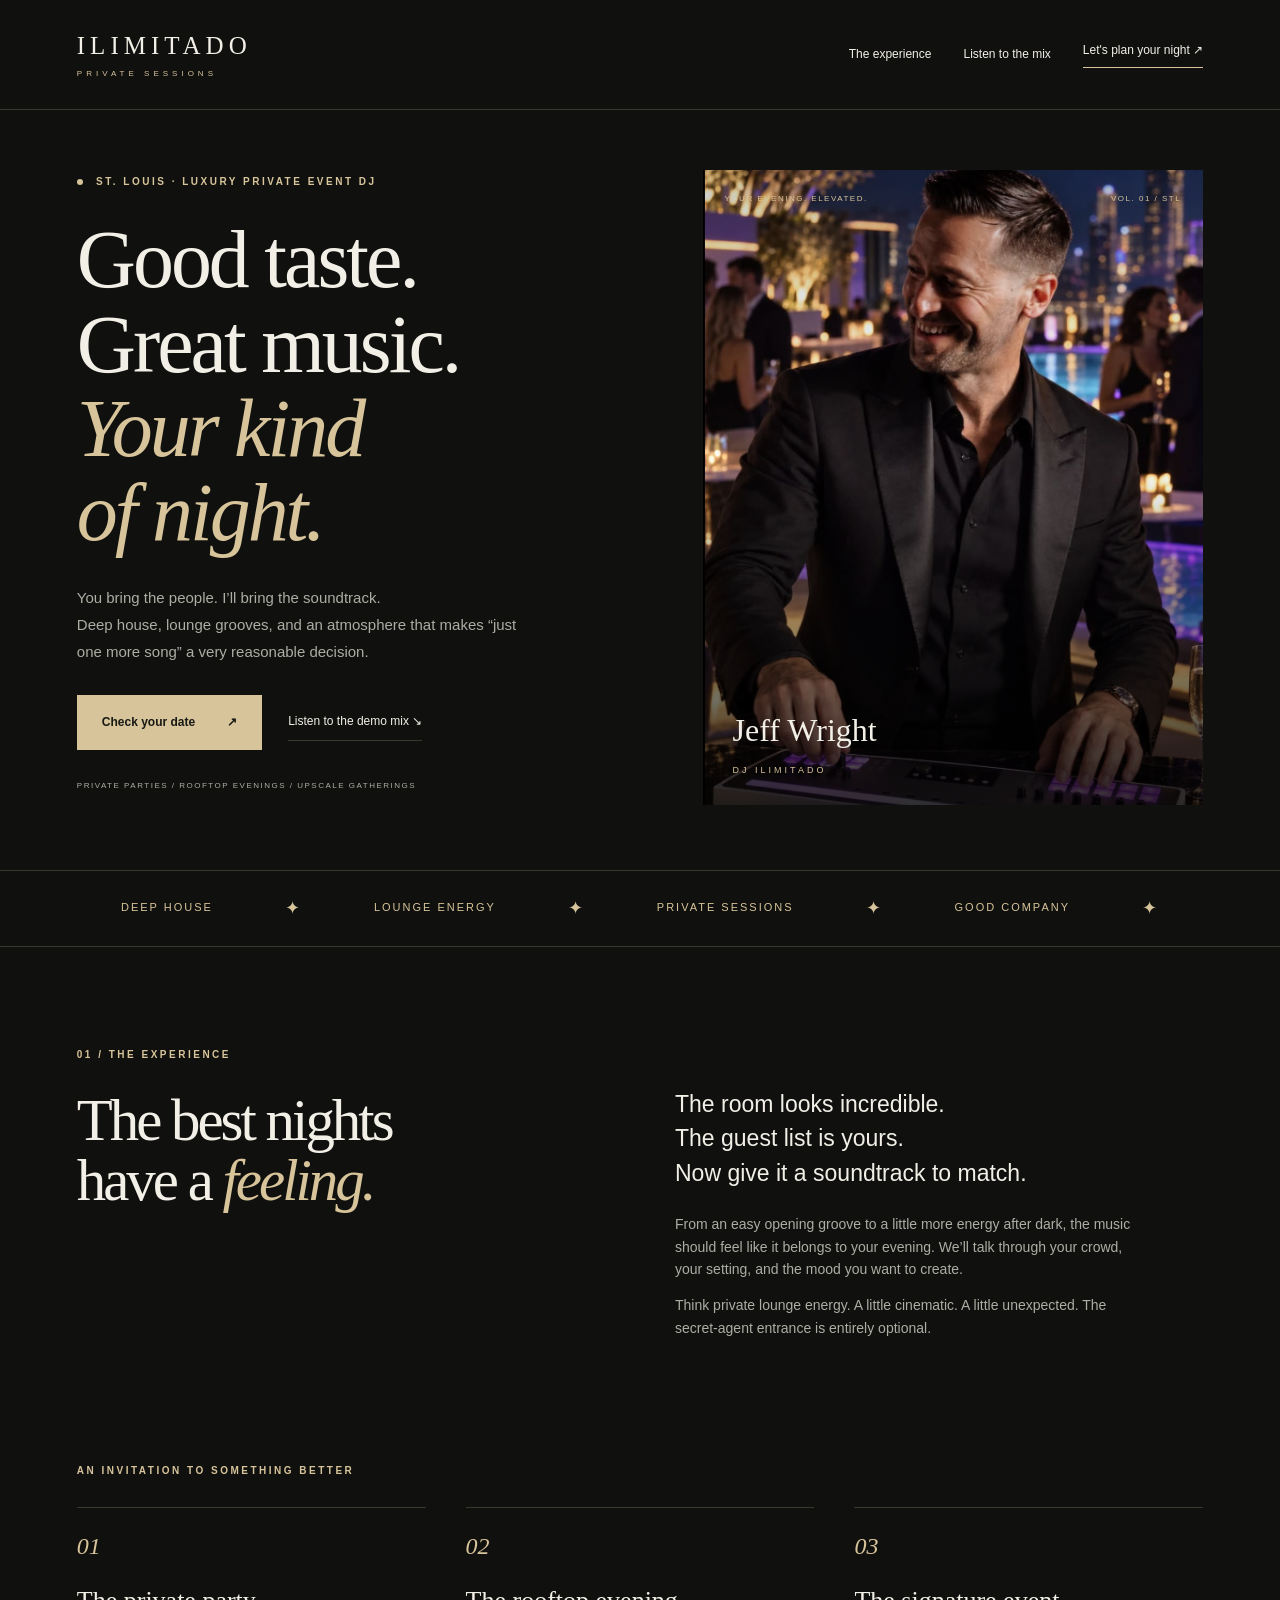
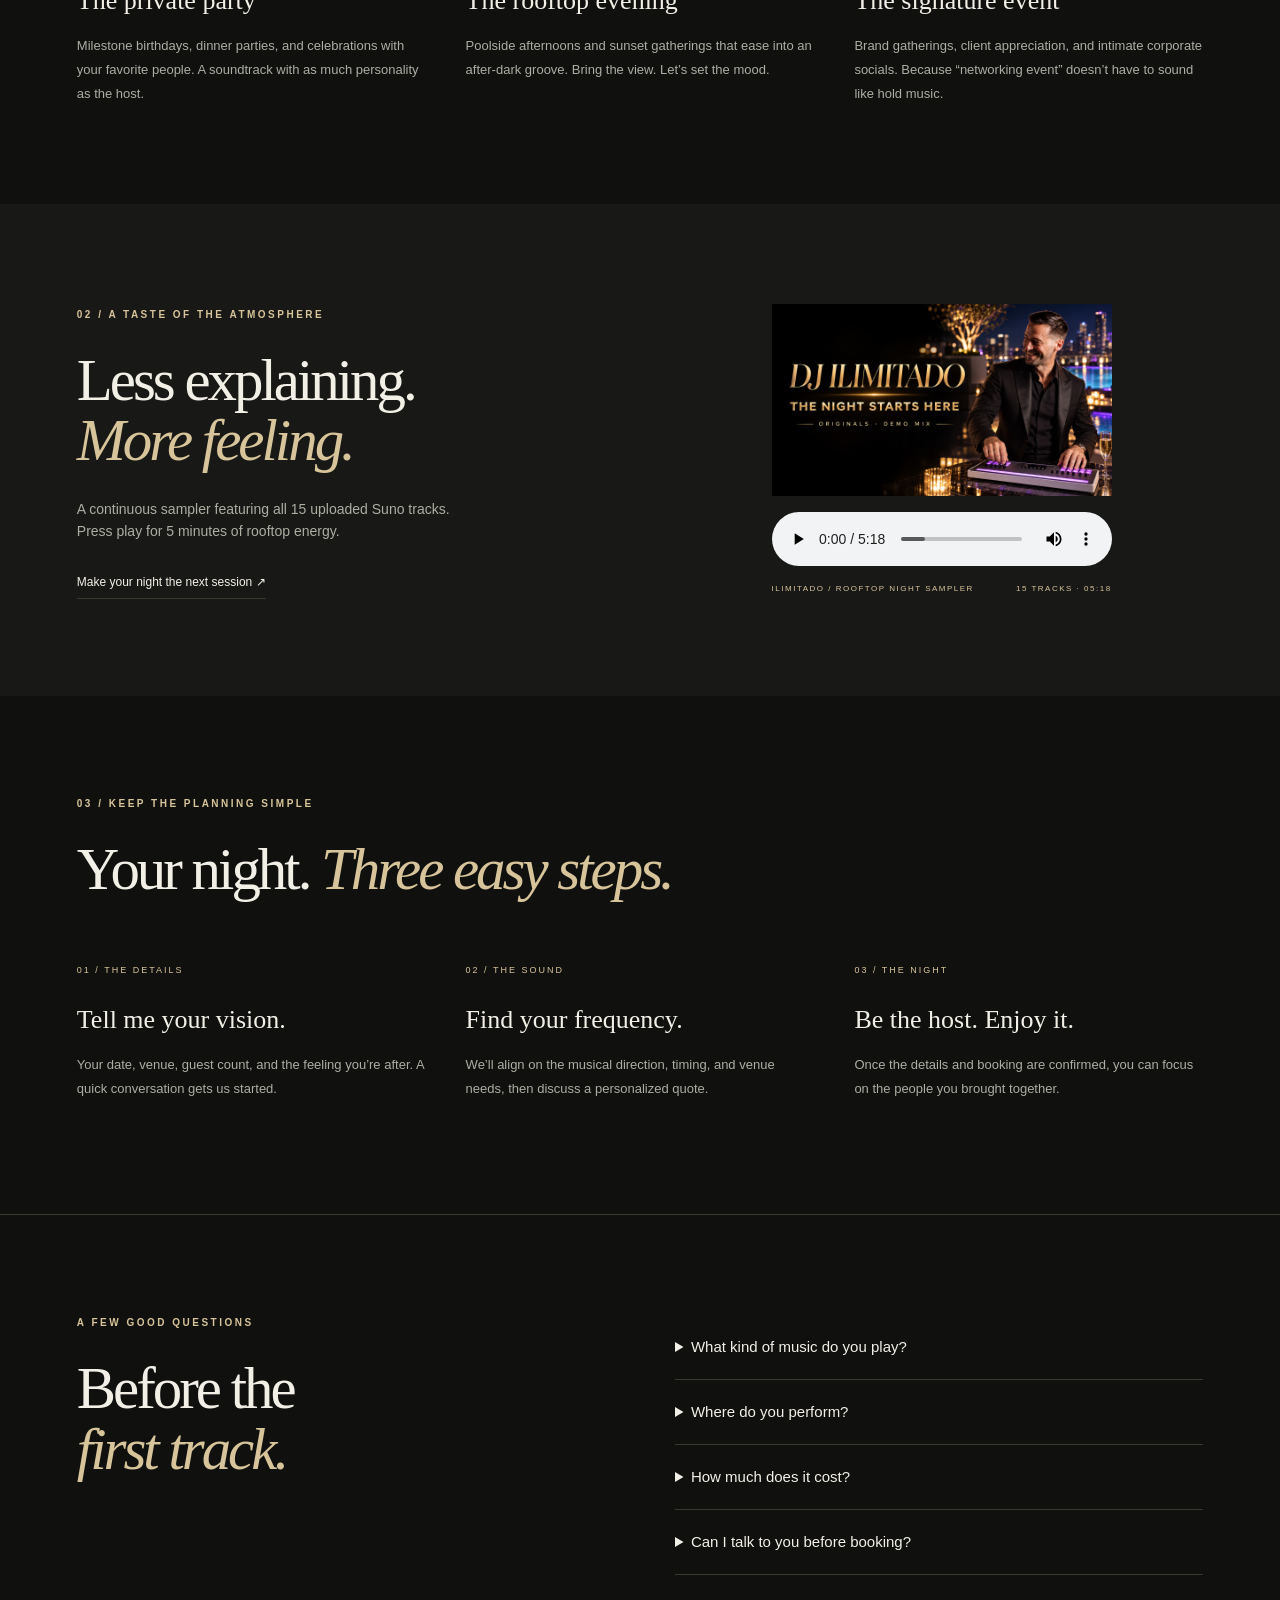
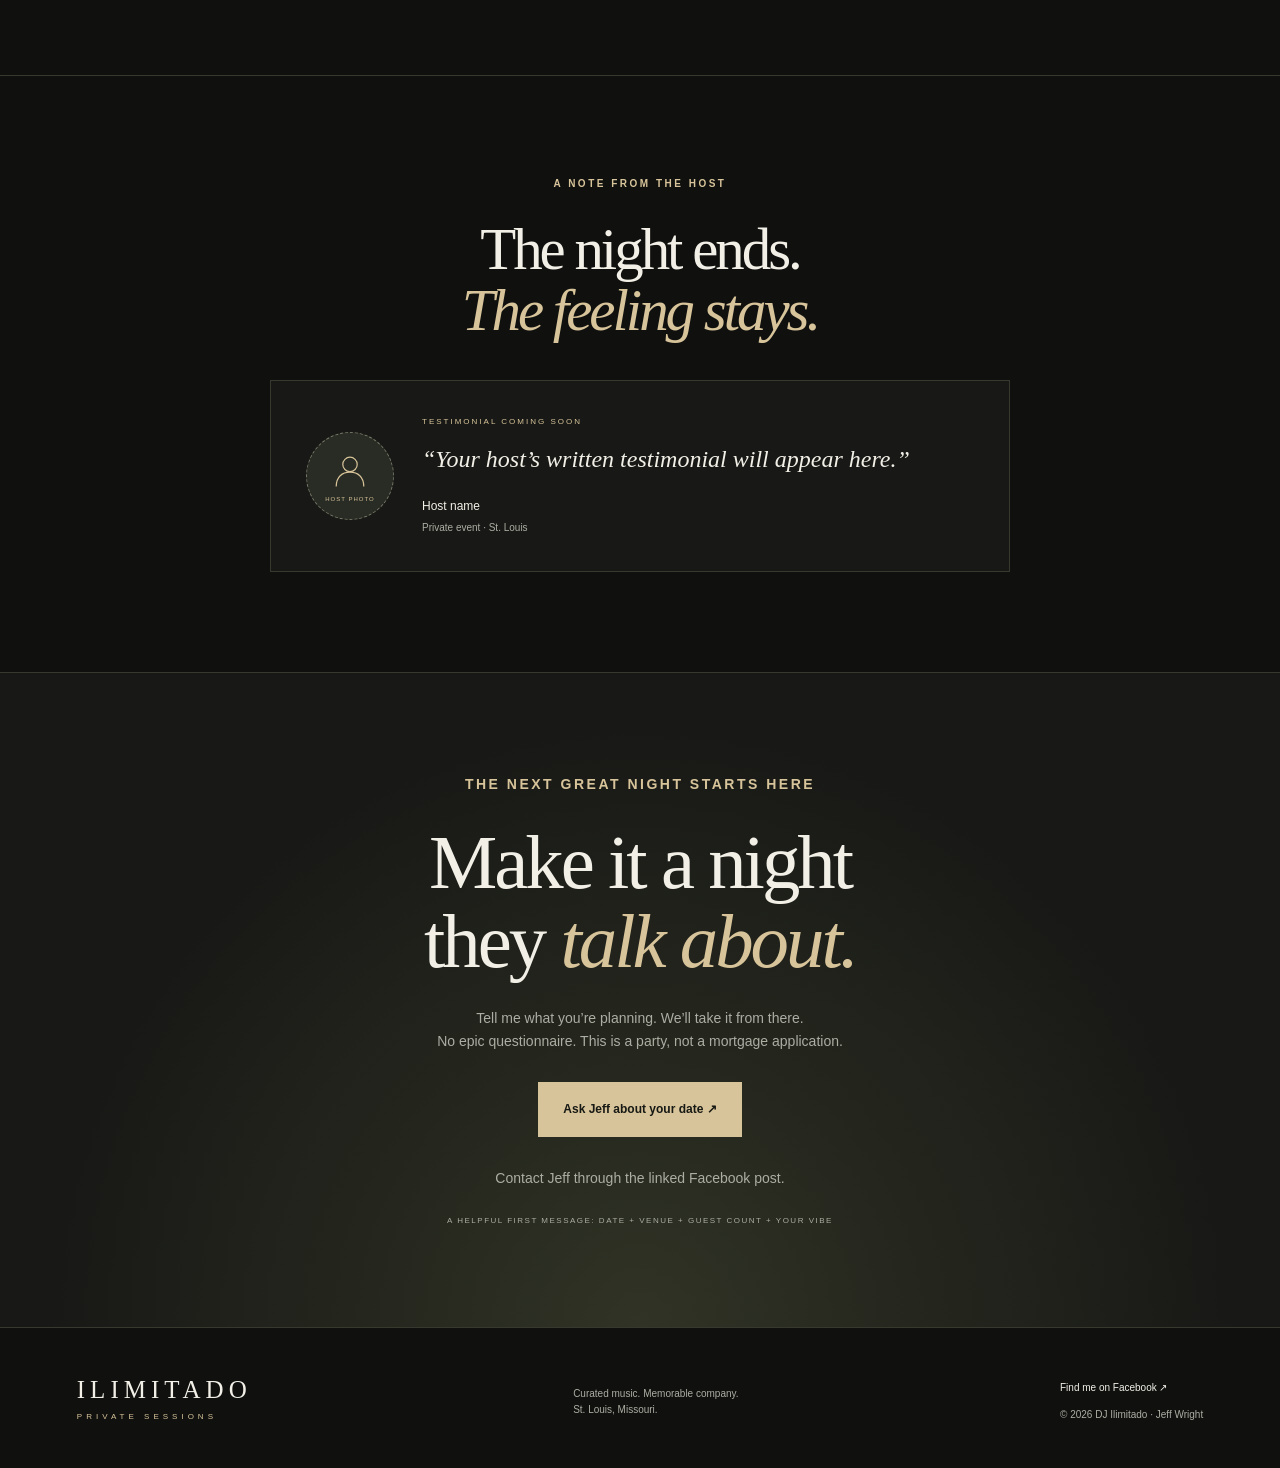
==== commit 4db06dde: "Refresh demo audio URL to bypass cached damaged MP3" ====
--- a/dj/index.html
+++ b/dj/index.html
@@ -5,7 +5,7 @@
 <div class="marquee" aria-label="Musical direction"><span>DEEP HOUSE</span><i>✦</i><span>LOUNGE ENERGY</span><i>✦</i><span>PRIVATE SESSIONS</span><i>✦</i><span>GOOD COMPANY</span><i>✦</i></div>
 <section id="experience" class="section experience"><div><p class="eyebrow">01 / THE EXPERIENCE</p><h2>The best nights<br>have a <em>feeling.</em></h2></div><div class="section-copy"><p class="lead">The room looks incredible.<br>The guest list is yours.<br>Now give it a soundtrack to match.</p><p>From an easy opening groove to a little more energy after dark, the music should feel like it belongs to your evening. We’ll talk through your crowd, your setting, and the mood you want to create.</p><p>Think private lounge energy. A little cinematic. A little unexpected. The secret-agent entrance is entirely optional.</p></div></section>
 <section class="occasions section"><p class="eyebrow">AN INVITATION TO SOMETHING BETTER</p><div class="occasion-grid"><article><span>01</span><h3>The private party</h3><p>Milestone birthdays, dinner parties, and celebrations with your favorite people. A soundtrack with as much personality as the host.</p></article><article><span>02</span><h3>The rooftop evening</h3><p>Poolside afternoons and sunset gatherings that ease into an after-dark groove. Bring the view. Let’s set the mood.</p></article><article><span>03</span><h3>The signature event</h3><p>Brand gatherings, client appreciation, and intimate corporate socials. Because “networking event” doesn’t have to sound like hold music.</p></article></div></section>
-<section id="sessions" class="section film"><div class="film-heading"><p class="eyebrow">02 / A TASTE OF THE ATMOSPHERE</p><h2>Less explaining.<br><em>More feeling.</em></h2><p>A continuous sampler featuring all 15 uploaded Suno tracks.<br>Press play for 5 minutes of rooftop energy.</p><a class="text-link" href="#inquire">Make your night the next session ↗</a></div><div class="film-player"><img src="assets/rooftop-night-thumbnail.jpg" alt="DJ Ilimitado Rooftop Night Sampler" style="display:block;width:100%;height:auto"><audio controls preload="metadata" aria-label="DJ Ilimitado 15-track Rooftop Night demo mix" style="display:block;width:100%;margin-top:16px"><source src="assets/rooftop-night-demo.mp3" type="audio/mpeg"> <a href="assets/rooftop-night-demo.mp3">Download the demo mix</a></audio><p>ILIMITADO / ROOFTOP NIGHT SAMPLER <span>15 TRACKS · 05:18</span></p></div></section>
+<section id="sessions" class="section film"><div class="film-heading"><p class="eyebrow">02 / A TASTE OF THE ATMOSPHERE</p><h2>Less explaining.<br><em>More feeling.</em></h2><p>A continuous sampler featuring all 15 uploaded Suno tracks.<br>Press play for 5 minutes of rooftop energy.</p><a class="text-link" href="#inquire">Make your night the next session ↗</a></div><div class="film-player"><img src="assets/rooftop-night-thumbnail.jpg" alt="DJ Ilimitado Rooftop Night Sampler" style="display:block;width:100%;height:auto"><audio controls preload="metadata" aria-label="DJ Ilimitado 15-track Rooftop Night demo mix" style="display:block;width:100%;margin-top:16px"><source src="assets/rooftop-night-demo.mp3?v=c3bdbdc3e4519f2a" type="audio/mpeg"> <a href="assets/rooftop-night-demo.mp3?v=c3bdbdc3e4519f2a">Download the demo mix</a></audio><p>ILIMITADO / ROOFTOP NIGHT SAMPLER <span>15 TRACKS · 05:18</span></p></div></section>
 <section class="section process"><p class="eyebrow">03 / KEEP THE PLANNING SIMPLE</p><h2>Your night. <em>Three easy steps.</em></h2><div class="steps"><article><span>01 / THE DETAILS</span><h3>Tell me your vision.</h3><p>Your date, venue, guest count, and the feeling you’re after. A quick conversation gets us started.</p></article><article><span>02 / THE SOUND</span><h3>Find your frequency.</h3><p>We’ll align on the musical direction, timing, and venue needs, then discuss a personalized quote.</p></article><article><span>03 / THE NIGHT</span><h3>Be the host. Enjoy it.</h3><p>Once the details and booking are confirmed, you can focus on the people you brought together.</p></article></div></section>
 <section class="section faq"><div><p class="eyebrow">A FEW GOOD QUESTIONS</p><h2>Before the<br><em>first track.</em></h2></div><div><details><summary>What kind of music do you play?</summary><p>The signature direction is deep house and sophisticated lounge grooves. We’ll discuss your preferences and your crowd to see whether the sound is a good fit for your event.</p></details><details><summary>Where do you perform?</summary><p>Based in St. Louis, with a focus on local private events and upscale gatherings. Share your venue or location when you reach out so we can discuss logistics.</p></details><details><summary>How much does it cost?</summary><p>Quotes depend on your date, duration, venue, and event needs. Contact Jeff with the basics for availability and a tailored conversation. An inquiry does not reserve your date.</p></details><details><summary>Can I talk to you before booking?</summary><p>Absolutely. Reach out to Jeff through Facebook. We’ll talk about your plans and whether Ilimitado is the right soundtrack for the evening.</p></details></div></section>
 <section class="section testimonial" aria-labelledby="testimonial-title"><p class="eyebrow">A NOTE FROM THE HOST</p><h2 id="testimonial-title">The night ends.<br><em>The feeling stays.</em></h2><div class="testimonial-card"><div class="testimonial-photo" aria-label="Placeholder for event host portrait"><svg viewBox="0 0 80 80" aria-hidden="true"><circle cx="40" cy="29" r="12"/><path d="M17 66c0-16 10-24 23-24s23 8 23 24"/></svg><span>HOST PHOTO</span></div><div><p class="placeholder-label">TESTIMONIAL COMING SOON</p><!-- Replace the placeholder text below with the host's exact approved testimonial. Replace the portrait placeholder with an img using her approved photo. --><blockquote>“Your host’s written testimonial will appear here.”</blockquote><p class="testimonial-name">Host name <span>Private event · St. Louis</span></p></div></div></section><section id="inquire" class="section booking"><p class="eyebrow">THE NEXT GREAT NIGHT STARTS HERE</p><h2>Make it a night<br>they <em>talk about.</em></h2><p>Tell me what you’re planning. We’ll take it from there.<br>No epic questionnaire. This is a party, not a mortgage application.</p><div class="actions"><a class="button" href="https://www.facebook.com/share/p/1EmZ5nZpG5/?mibextid=wwXIfr">Ask Jeff about your date ↗</a></div><p>Contact Jeff through the linked Facebook post.</p><p class="small">A HELPFUL FIRST MESSAGE: DATE + VENUE + GUEST COUNT + YOUR VIBE</p></section></main>
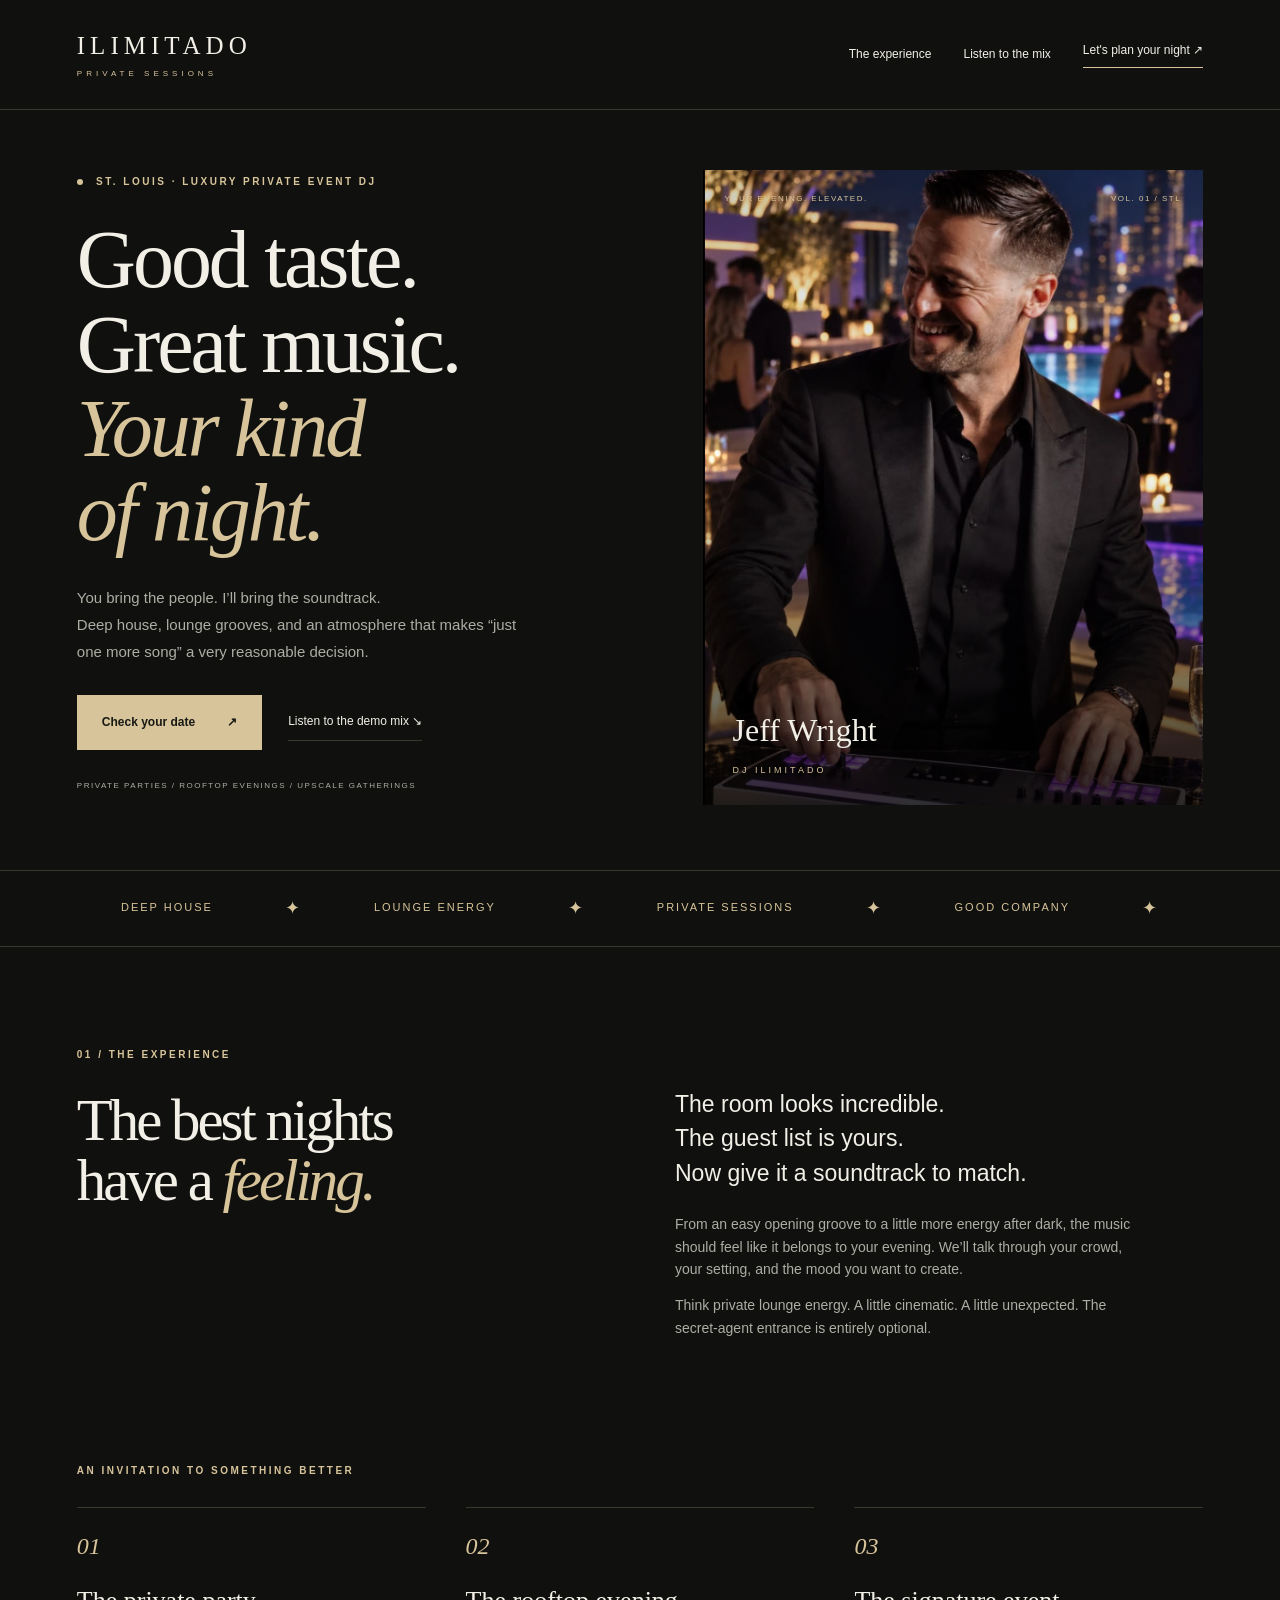
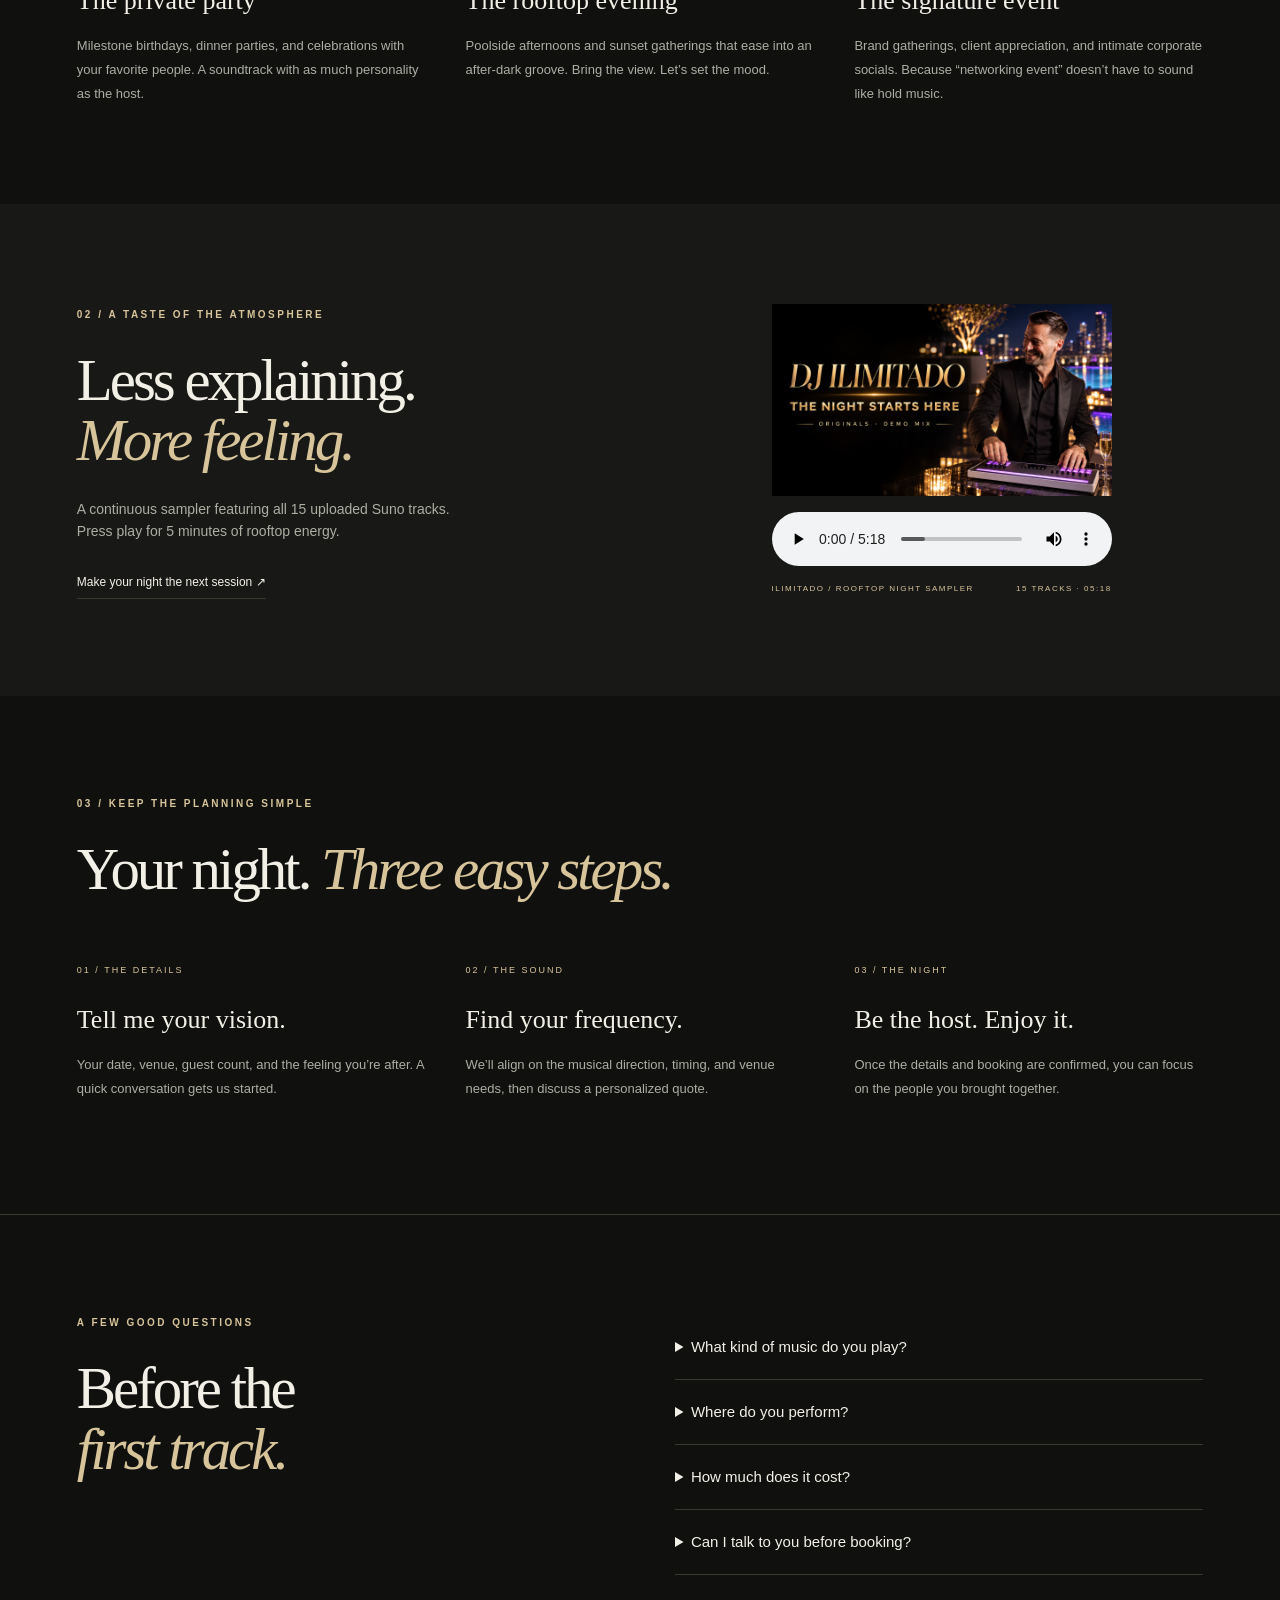
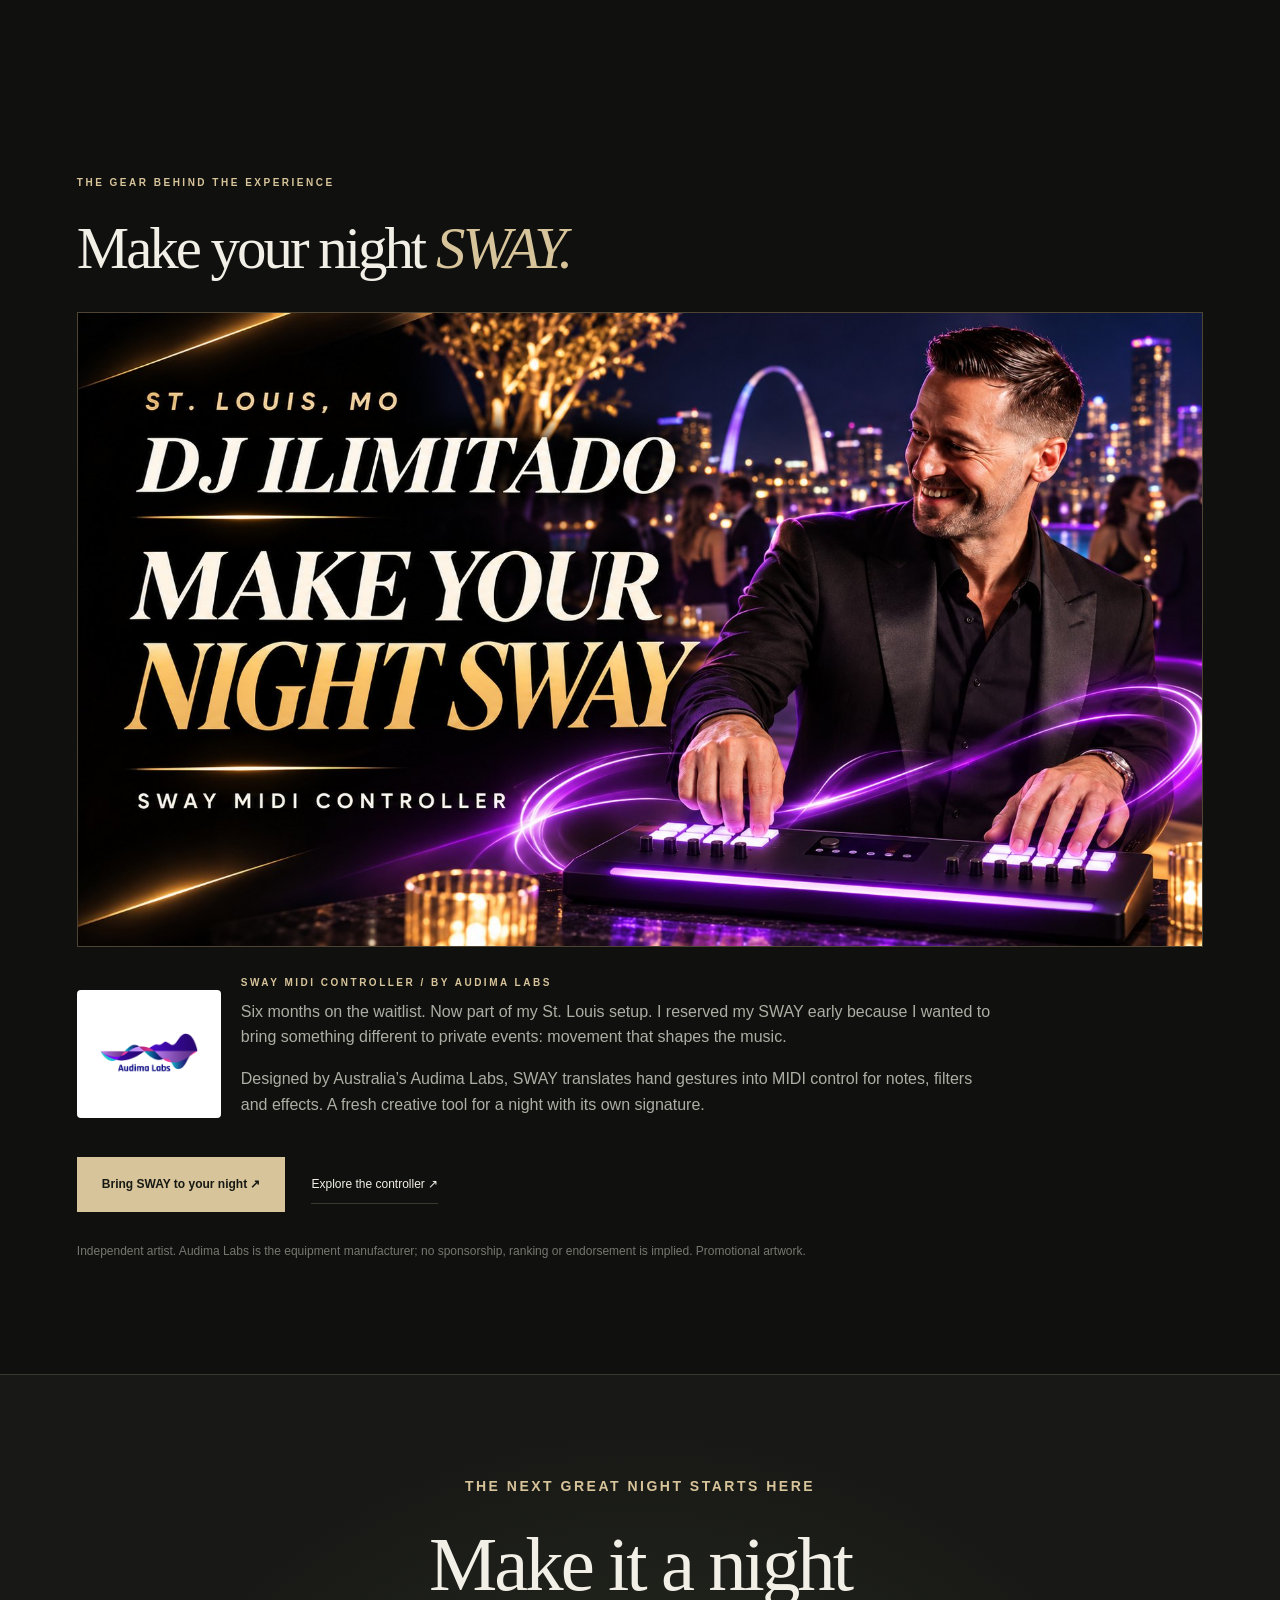
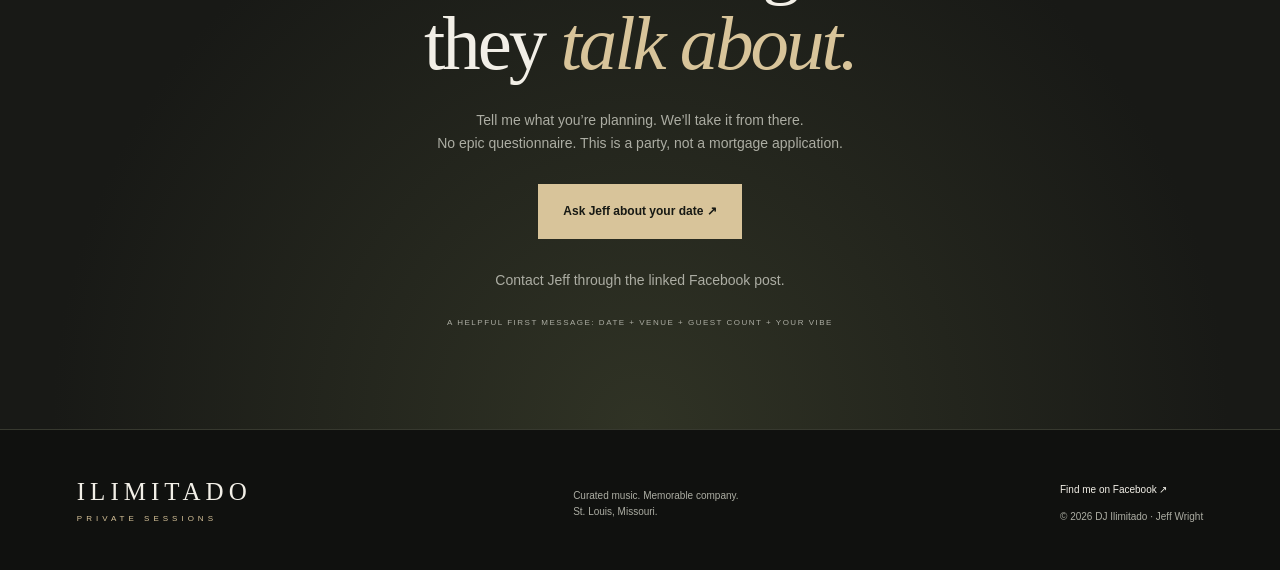
==== commit e919d010: "Replace testimonial placeholder with DJ Ilimitado SWAY equipment feature" ====
--- a/dj/index.html
+++ b/dj/index.html
@@ -8,5 +8,14 @@
 <section id="sessions" class="section film"><div class="film-heading"><p class="eyebrow">02 / A TASTE OF THE ATMOSPHERE</p><h2>Less explaining.<br><em>More feeling.</em></h2><p>A continuous sampler featuring all 15 uploaded Suno tracks.<br>Press play for 5 minutes of rooftop energy.</p><a class="text-link" href="#inquire">Make your night the next session ↗</a></div><div class="film-player"><img src="assets/rooftop-night-thumbnail.jpg" alt="DJ Ilimitado Rooftop Night Sampler" style="display:block;width:100%;height:auto"><audio controls preload="metadata" aria-label="DJ Ilimitado 15-track Rooftop Night demo mix" style="display:block;width:100%;margin-top:16px"><source src="assets/rooftop-night-demo.mp3?v=c3bdbdc3e4519f2a" type="audio/mpeg"> <a href="assets/rooftop-night-demo.mp3?v=c3bdbdc3e4519f2a">Download the demo mix</a></audio><p>ILIMITADO / ROOFTOP NIGHT SAMPLER <span>15 TRACKS · 05:18</span></p></div></section>
 <section class="section process"><p class="eyebrow">03 / KEEP THE PLANNING SIMPLE</p><h2>Your night. <em>Three easy steps.</em></h2><div class="steps"><article><span>01 / THE DETAILS</span><h3>Tell me your vision.</h3><p>Your date, venue, guest count, and the feeling you’re after. A quick conversation gets us started.</p></article><article><span>02 / THE SOUND</span><h3>Find your frequency.</h3><p>We’ll align on the musical direction, timing, and venue needs, then discuss a personalized quote.</p></article><article><span>03 / THE NIGHT</span><h3>Be the host. Enjoy it.</h3><p>Once the details and booking are confirmed, you can focus on the people you brought together.</p></article></div></section>
 <section class="section faq"><div><p class="eyebrow">A FEW GOOD QUESTIONS</p><h2>Before the<br><em>first track.</em></h2></div><div><details><summary>What kind of music do you play?</summary><p>The signature direction is deep house and sophisticated lounge grooves. We’ll discuss your preferences and your crowd to see whether the sound is a good fit for your event.</p></details><details><summary>Where do you perform?</summary><p>Based in St. Louis, with a focus on local private events and upscale gatherings. Share your venue or location when you reach out so we can discuss logistics.</p></details><details><summary>How much does it cost?</summary><p>Quotes depend on your date, duration, venue, and event needs. Contact Jeff with the basics for availability and a tailored conversation. An inquiry does not reserve your date.</p></details><details><summary>Can I talk to you before booking?</summary><p>Absolutely. Reach out to Jeff through Facebook. We’ll talk about your plans and whether Ilimitado is the right soundtrack for the evening.</p></details></div></section>
-<section class="section testimonial" aria-labelledby="testimonial-title"><p class="eyebrow">A NOTE FROM THE HOST</p><h2 id="testimonial-title">The night ends.<br><em>The feeling stays.</em></h2><div class="testimonial-card"><div class="testimonial-photo" aria-label="Placeholder for event host portrait"><svg viewBox="0 0 80 80" aria-hidden="true"><circle cx="40" cy="29" r="12"/><path d="M17 66c0-16 10-24 23-24s23 8 23 24"/></svg><span>HOST PHOTO</span></div><div><p class="placeholder-label">TESTIMONIAL COMING SOON</p><!-- Replace the placeholder text below with the host's exact approved testimonial. Replace the portrait placeholder with an img using her approved photo. --><blockquote>“Your host’s written testimonial will appear here.”</blockquote><p class="testimonial-name">Host name <span>Private event · St. Louis</span></p></div></div></section><section id="inquire" class="section booking"><p class="eyebrow">THE NEXT GREAT NIGHT STARTS HERE</p><h2>Make it a night<br>they <em>talk about.</em></h2><p>Tell me what you’re planning. We’ll take it from there.<br>No epic questionnaire. This is a party, not a mortgage application.</p><div class="actions"><a class="button" href="https://www.facebook.com/share/p/1EmZ5nZpG5/?mibextid=wwXIfr">Ask Jeff about your date ↗</a></div><p>Contact Jeff through the linked Facebook post.</p><p class="small">A HELPFUL FIRST MESSAGE: DATE + VENUE + GUEST COUNT + YOUR VIBE</p></section></main>
+<section id="sway" class="section sway-feature" aria-labelledby="sway-title">
+<p class="eyebrow">THE GEAR BEHIND THE EXPERIENCE</p>
+<h2 id="sway-title">Make your night <em>SWAY.</em></h2>
+<figure style="margin:32px 0 0;border:1px solid #4d4434;overflow:hidden;background:#10110f"><img src="assets/dj-ilimitado-sway-feature.svg" alt="DJ Ilimitado in a black suit at a St. Louis rooftop event, with SWAY MIDI controller inspired artwork and the headline Make Your Night SWAY" loading="lazy" width="1672" height="941" style="display:block;width:100%;height:auto"></figure>
+<div style="display:flex;align-items:center;gap:20px;flex-wrap:wrap;margin-top:28px">
+<a href="https://audima.com.au/" target="_blank" rel="noopener noreferrer" aria-label="Explore SWAY at Audima Labs" style="display:block;background:white;padding:8px 16px;border-radius:4px"><img src="[data-uri]" alt="Audima Labs — maker of the SWAY MIDI Controller" width="112" height="112" loading="lazy" style="display:block;width:112px;height:112px;object-fit:contain"></a>
+<div style="flex:1;min-width:220px"><p class="eyebrow" style="margin-bottom:8px">SWAY MIDI CONTROLLER / BY AUDIMA LABS</p><p style="max-width:760px">Six months on the waitlist. Now part of my St. Louis setup. I reserved my SWAY early because I wanted to bring something different to private events: movement that shapes the music.</p><p style="max-width:760px">Designed by Australia’s Audima Labs, SWAY translates hand gestures into MIDI control for notes, filters and effects. A fresh creative tool for a night with its own signature.</p></div>
+</div><div class="actions" style="margin-top:24px"><a class="button" href="#inquire">Bring SWAY to your night ↗</a><a class="text-link" href="https://audima.com.au/" target="_blank" rel="noopener noreferrer">Explore the controller ↗</a></div>
+<p style="font-size:12px;opacity:.65;margin-top:20px">Independent artist. Audima Labs is the equipment manufacturer; no sponsorship, ranking or endorsement is implied. Promotional artwork.</p>
+</section><section id="inquire" class="section booking"><p class="eyebrow">THE NEXT GREAT NIGHT STARTS HERE</p><h2>Make it a night<br>they <em>talk about.</em></h2><p>Tell me what you’re planning. We’ll take it from there.<br>No epic questionnaire. This is a party, not a mortgage application.</p><div class="actions"><a class="button" href="https://www.facebook.com/share/p/1EmZ5nZpG5/?mibextid=wwXIfr">Ask Jeff about your date ↗</a></div><p>Contact Jeff through the linked Facebook post.</p><p class="small">A HELPFUL FIRST MESSAGE: DATE + VENUE + GUEST COUNT + YOUR VIBE</p></section></main>
 <footer><a class="brand" href="#">ILIMITADO<span>PRIVATE SESSIONS</span></a><p>Curated music. Memorable company.<br>St. Louis, Missouri.</p><div><a href="https://www.facebook.com/share/p/1EmZ5nZpG5/?mibextid=wwXIfr" target="_blank" rel="noopener noreferrer">Find me on Facebook ↗</a><p>© <span id="year">2026</span> DJ Ilimitado · Jeff Wright</p></div></footer><script>document.getElementById('year').textContent=new Date().getFullYear()</script></body></html>
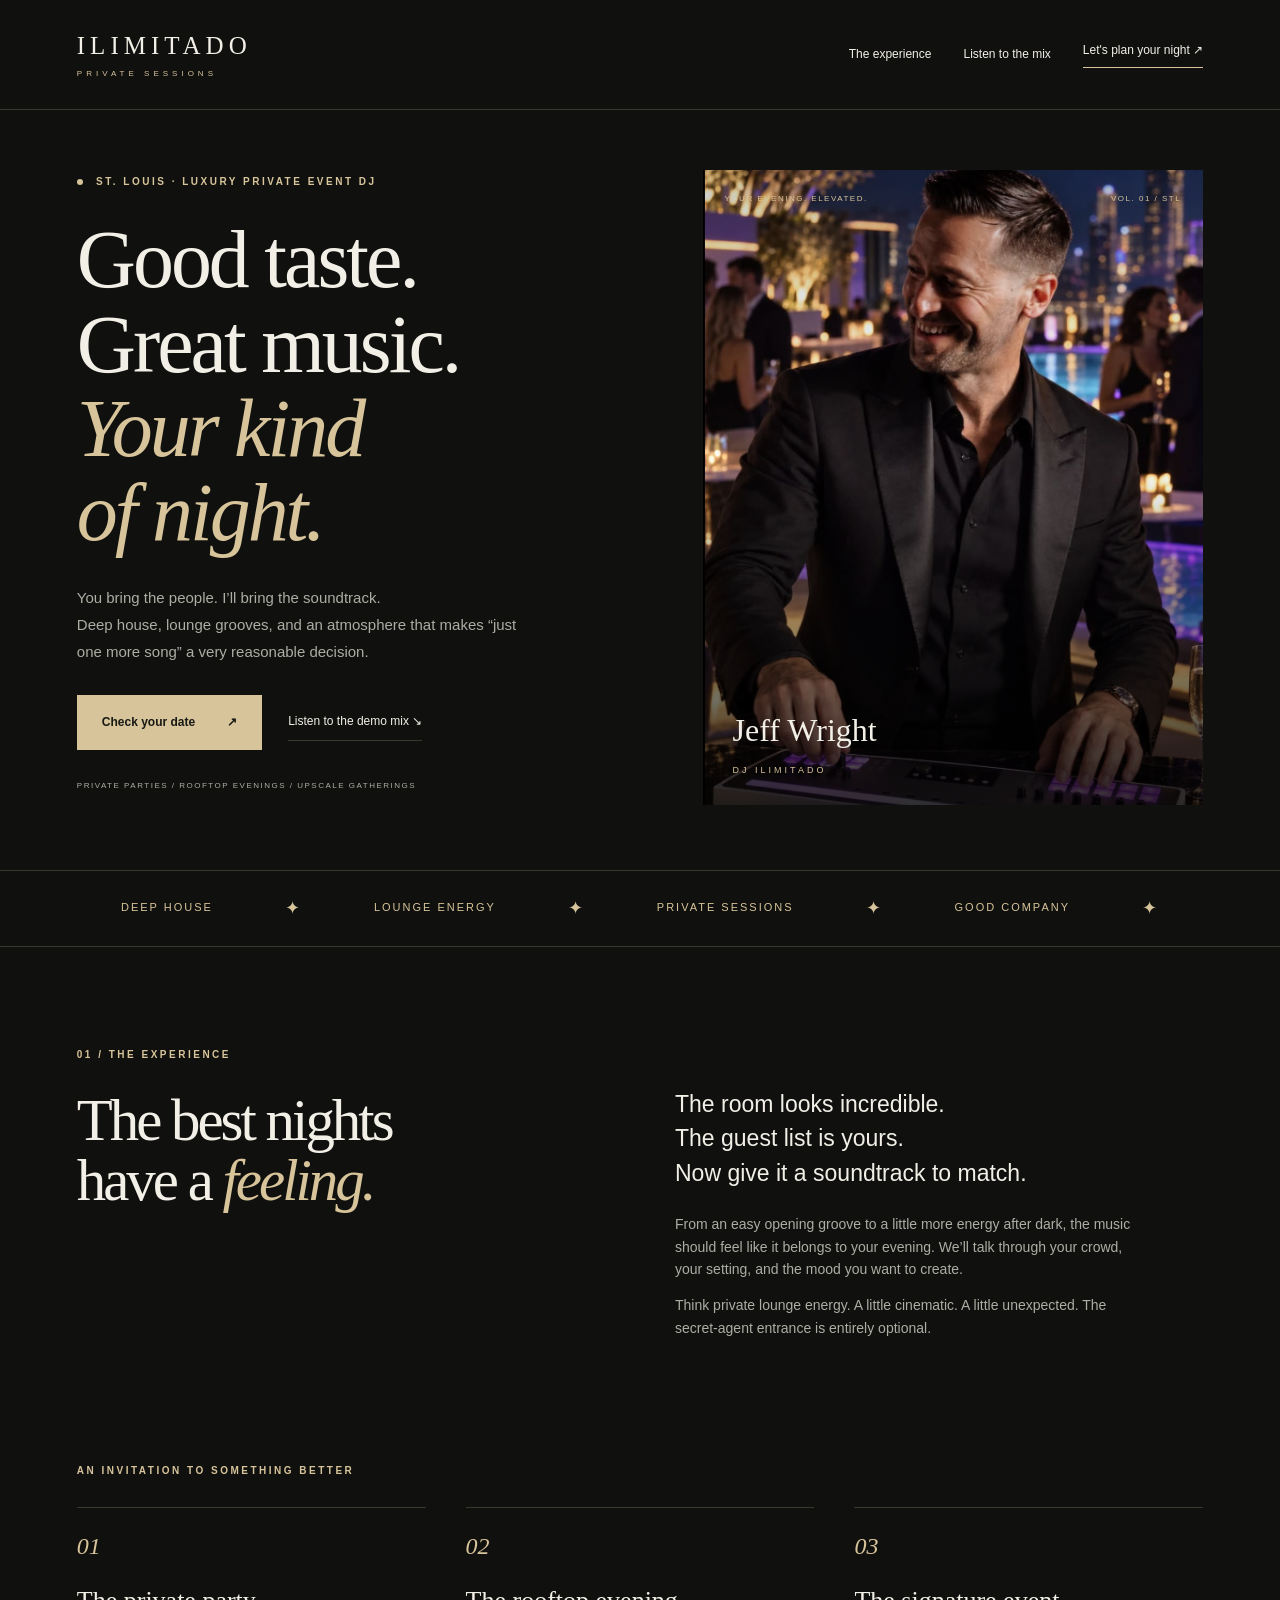
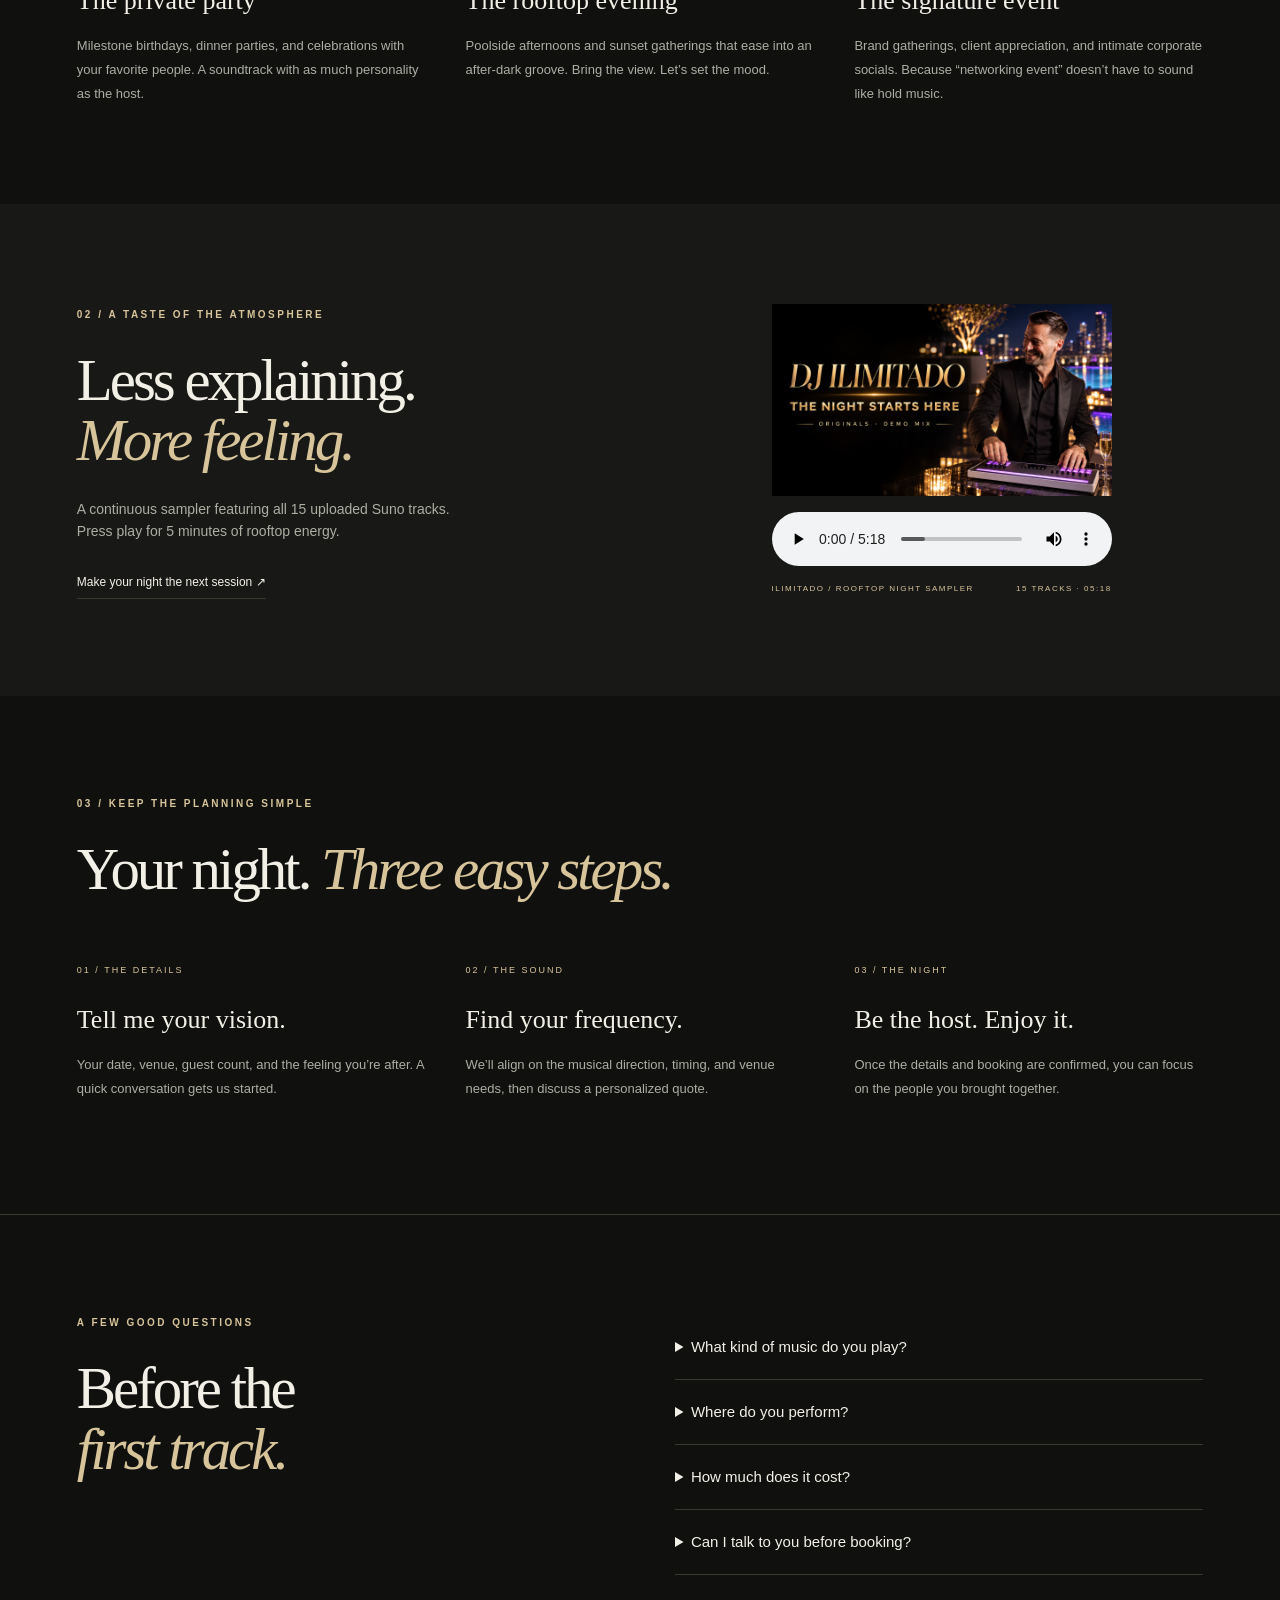
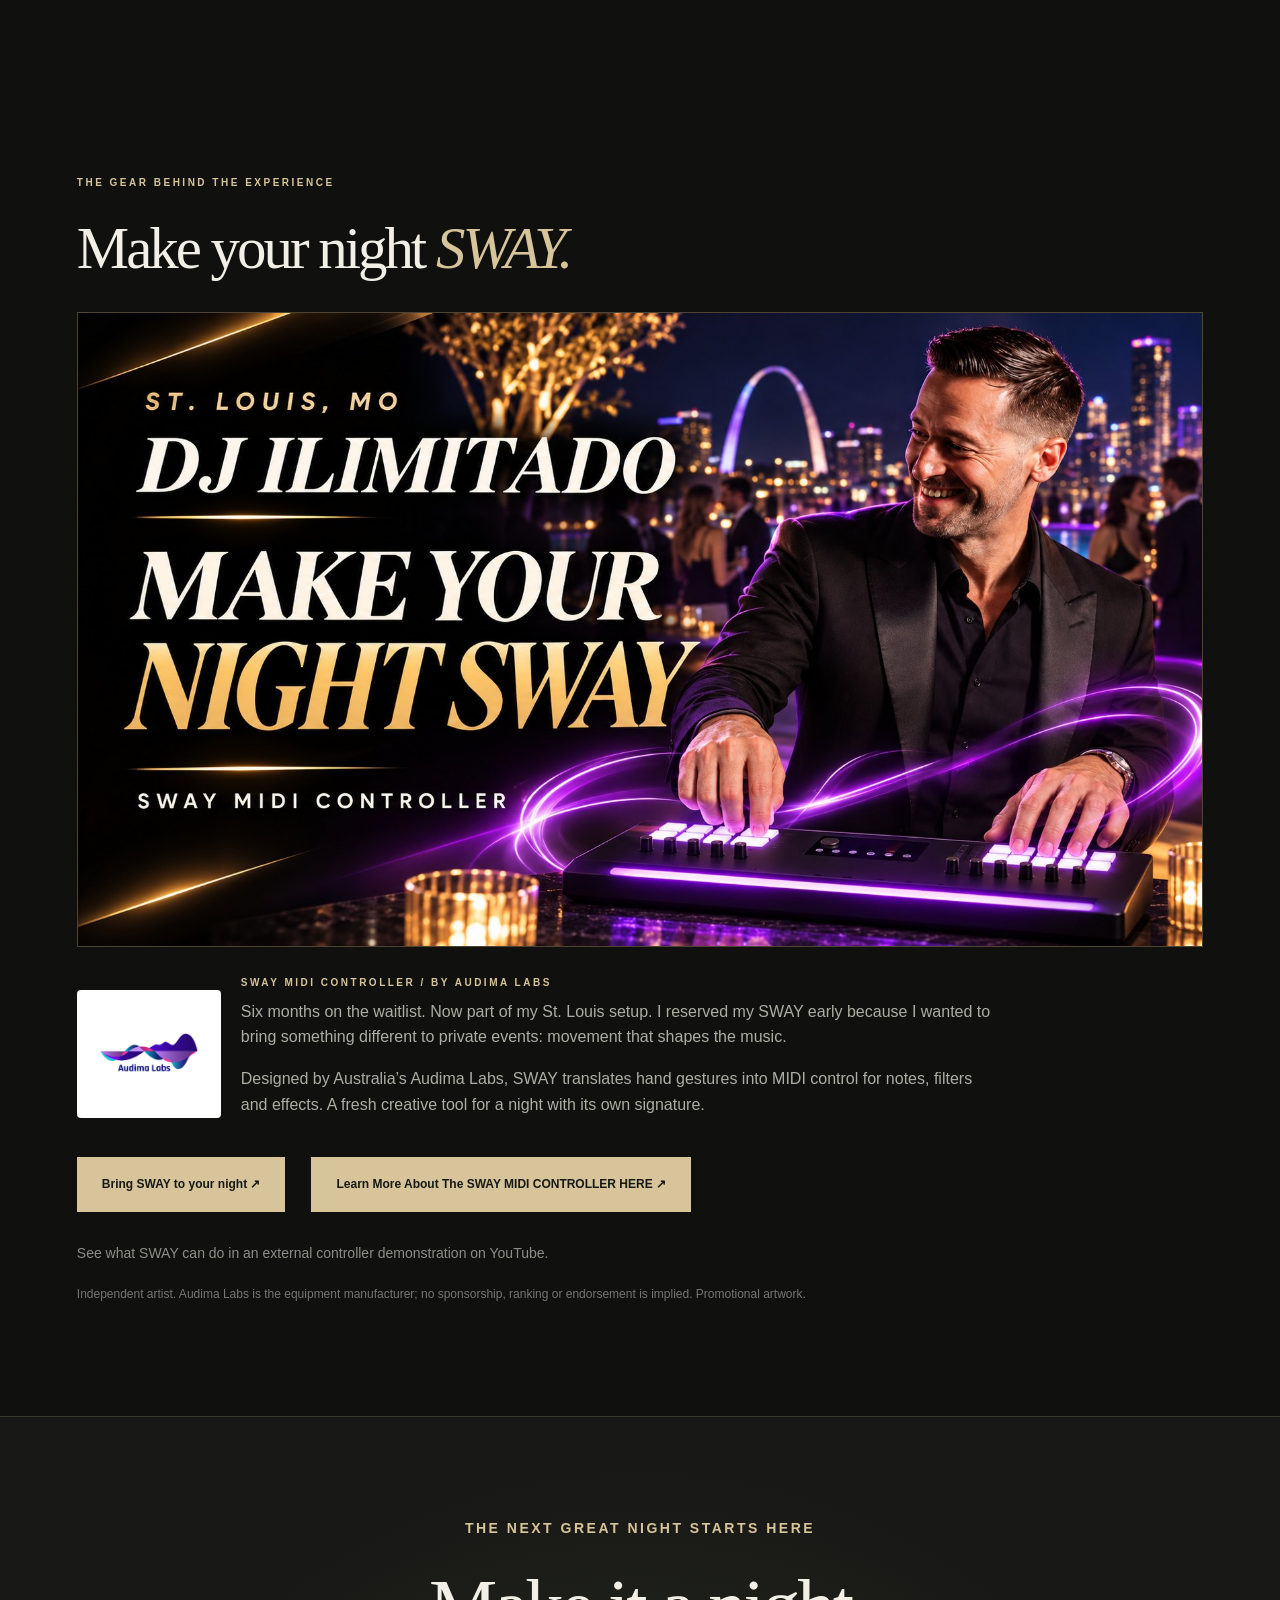
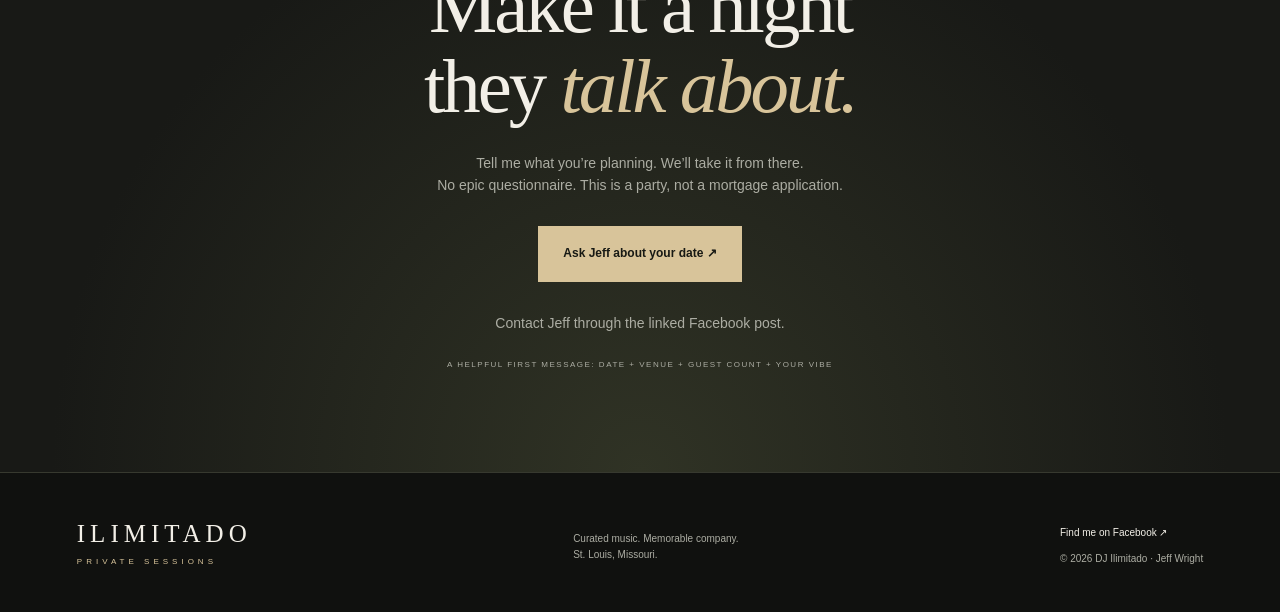
==== commit 4128fca6: "Add SWAY MIDI Controller YouTube demonstration button" ====
--- a/dj/index.html
+++ b/dj/index.html
@@ -15,7 +15,7 @@
 <div style="display:flex;align-items:center;gap:20px;flex-wrap:wrap;margin-top:28px">
 <a href="https://audima.com.au/" target="_blank" rel="noopener noreferrer" aria-label="Explore SWAY at Audima Labs" style="display:block;background:white;padding:8px 16px;border-radius:4px"><img src="[data-uri]" alt="Audima Labs — maker of the SWAY MIDI Controller" width="112" height="112" loading="lazy" style="display:block;width:112px;height:112px;object-fit:contain"></a>
 <div style="flex:1;min-width:220px"><p class="eyebrow" style="margin-bottom:8px">SWAY MIDI CONTROLLER / BY AUDIMA LABS</p><p style="max-width:760px">Six months on the waitlist. Now part of my St. Louis setup. I reserved my SWAY early because I wanted to bring something different to private events: movement that shapes the music.</p><p style="max-width:760px">Designed by Australia’s Audima Labs, SWAY translates hand gestures into MIDI control for notes, filters and effects. A fresh creative tool for a night with its own signature.</p></div>
-</div><div class="actions" style="margin-top:24px"><a class="button" href="#inquire">Bring SWAY to your night ↗</a><a class="text-link" href="https://audima.com.au/" target="_blank" rel="noopener noreferrer">Explore the controller ↗</a></div>
-<p style="font-size:12px;opacity:.65;margin-top:20px">Independent artist. Audima Labs is the equipment manufacturer; no sponsorship, ranking or endorsement is implied. Promotional artwork.</p>
+</div><div class="actions" style="margin-top:24px"><a class="button" href="#inquire">Bring SWAY to your night ↗</a><a class="button" href="https://youtu.be/GA4JFLxHzJ0" target="_blank" rel="noopener noreferrer" aria-label="Learn more about the SWAY MIDI Controller: watch an external demonstration on YouTube" style="white-space:normal;text-align:center">Learn More About The SWAY MIDI CONTROLLER HERE ↗</a></div>
+<p style="font-size:14px;opacity:.8;margin-top:16px">See what SWAY can do in an external controller demonstration on YouTube.</p><p style="font-size:12px;opacity:.65;margin-top:20px">Independent artist. Audima Labs is the equipment manufacturer; no sponsorship, ranking or endorsement is implied. Promotional artwork.</p>
 </section><section id="inquire" class="section booking"><p class="eyebrow">THE NEXT GREAT NIGHT STARTS HERE</p><h2>Make it a night<br>they <em>talk about.</em></h2><p>Tell me what you’re planning. We’ll take it from there.<br>No epic questionnaire. This is a party, not a mortgage application.</p><div class="actions"><a class="button" href="https://www.facebook.com/share/p/1EmZ5nZpG5/?mibextid=wwXIfr">Ask Jeff about your date ↗</a></div><p>Contact Jeff through the linked Facebook post.</p><p class="small">A HELPFUL FIRST MESSAGE: DATE + VENUE + GUEST COUNT + YOUR VIBE</p></section></main>
 <footer><a class="brand" href="#">ILIMITADO<span>PRIVATE SESSIONS</span></a><p>Curated music. Memorable company.<br>St. Louis, Missouri.</p><div><a href="https://www.facebook.com/share/p/1EmZ5nZpG5/?mibextid=wwXIfr" target="_blank" rel="noopener noreferrer">Find me on Facebook ↗</a><p>© <span id="year">2026</span> DJ Ilimitado · Jeff Wright</p></div></footer><script>document.getElementById('year').textContent=new Date().getFullYear()</script></body></html>
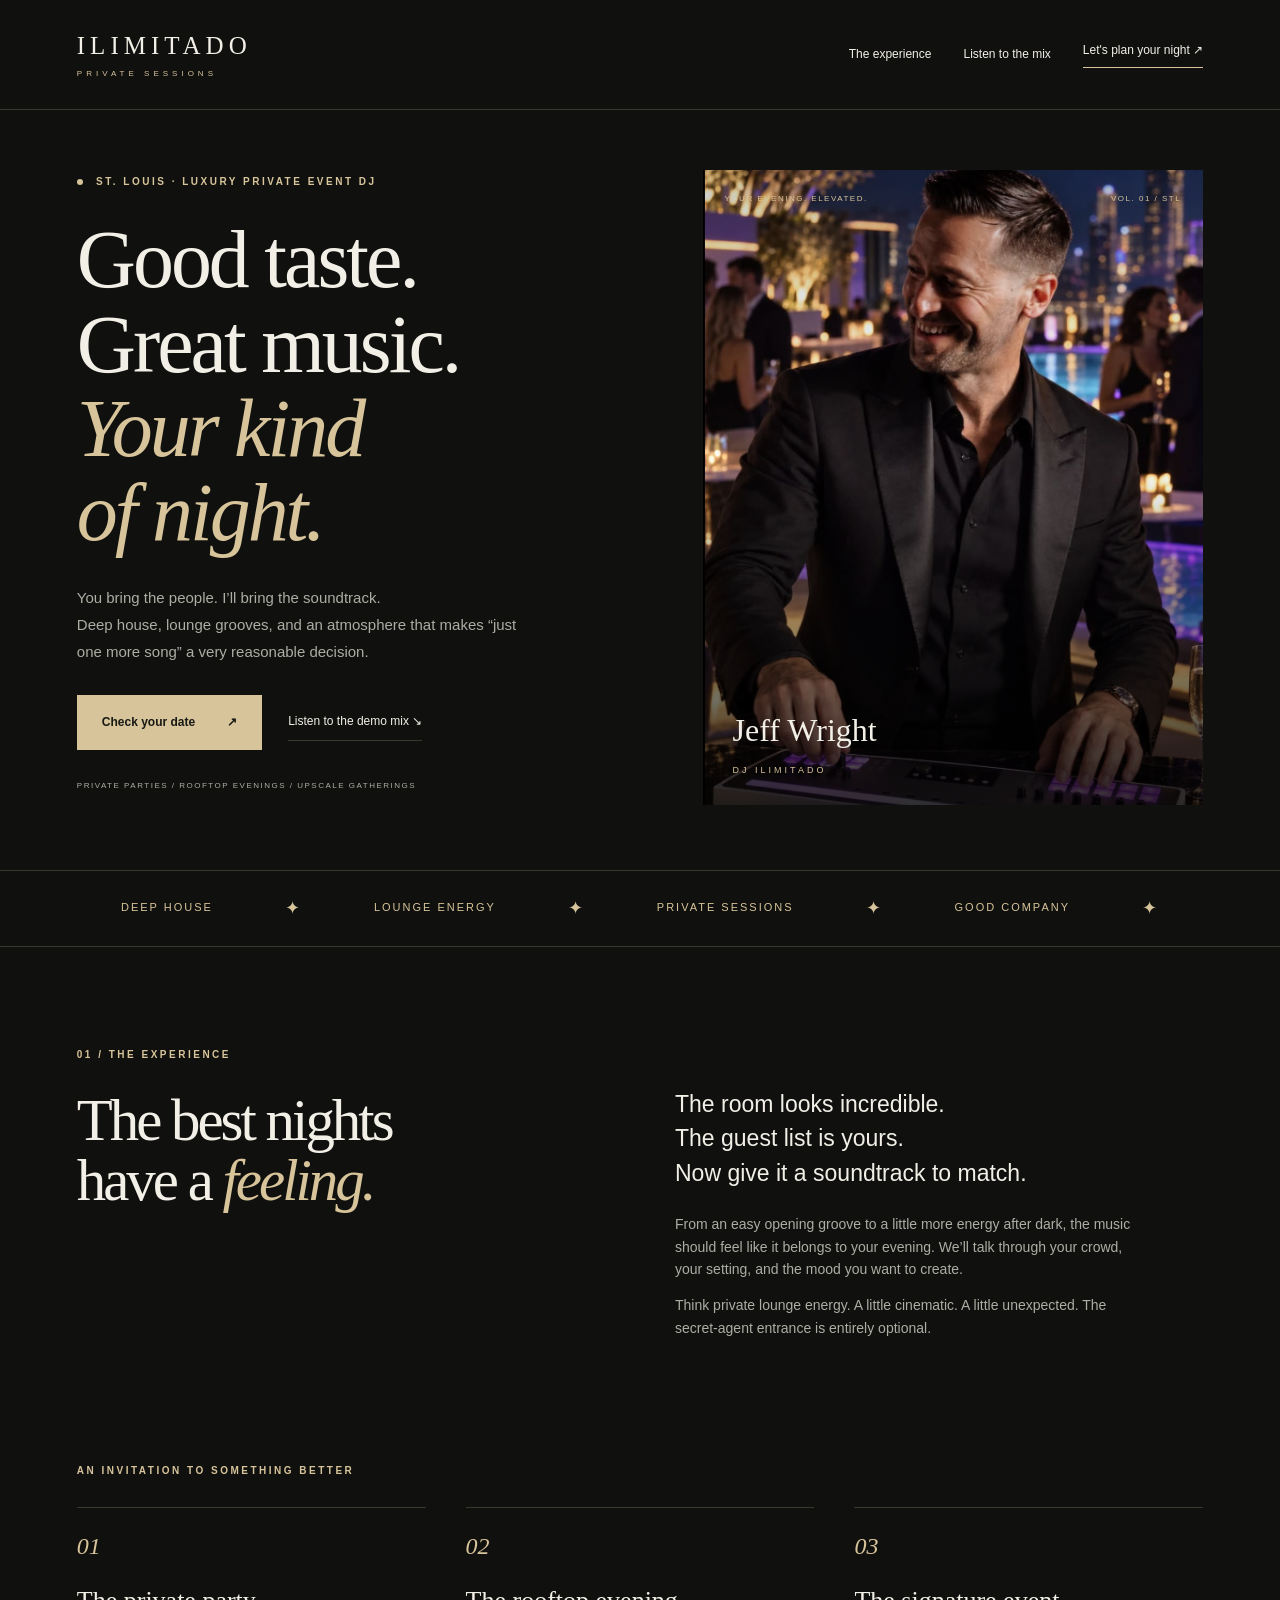
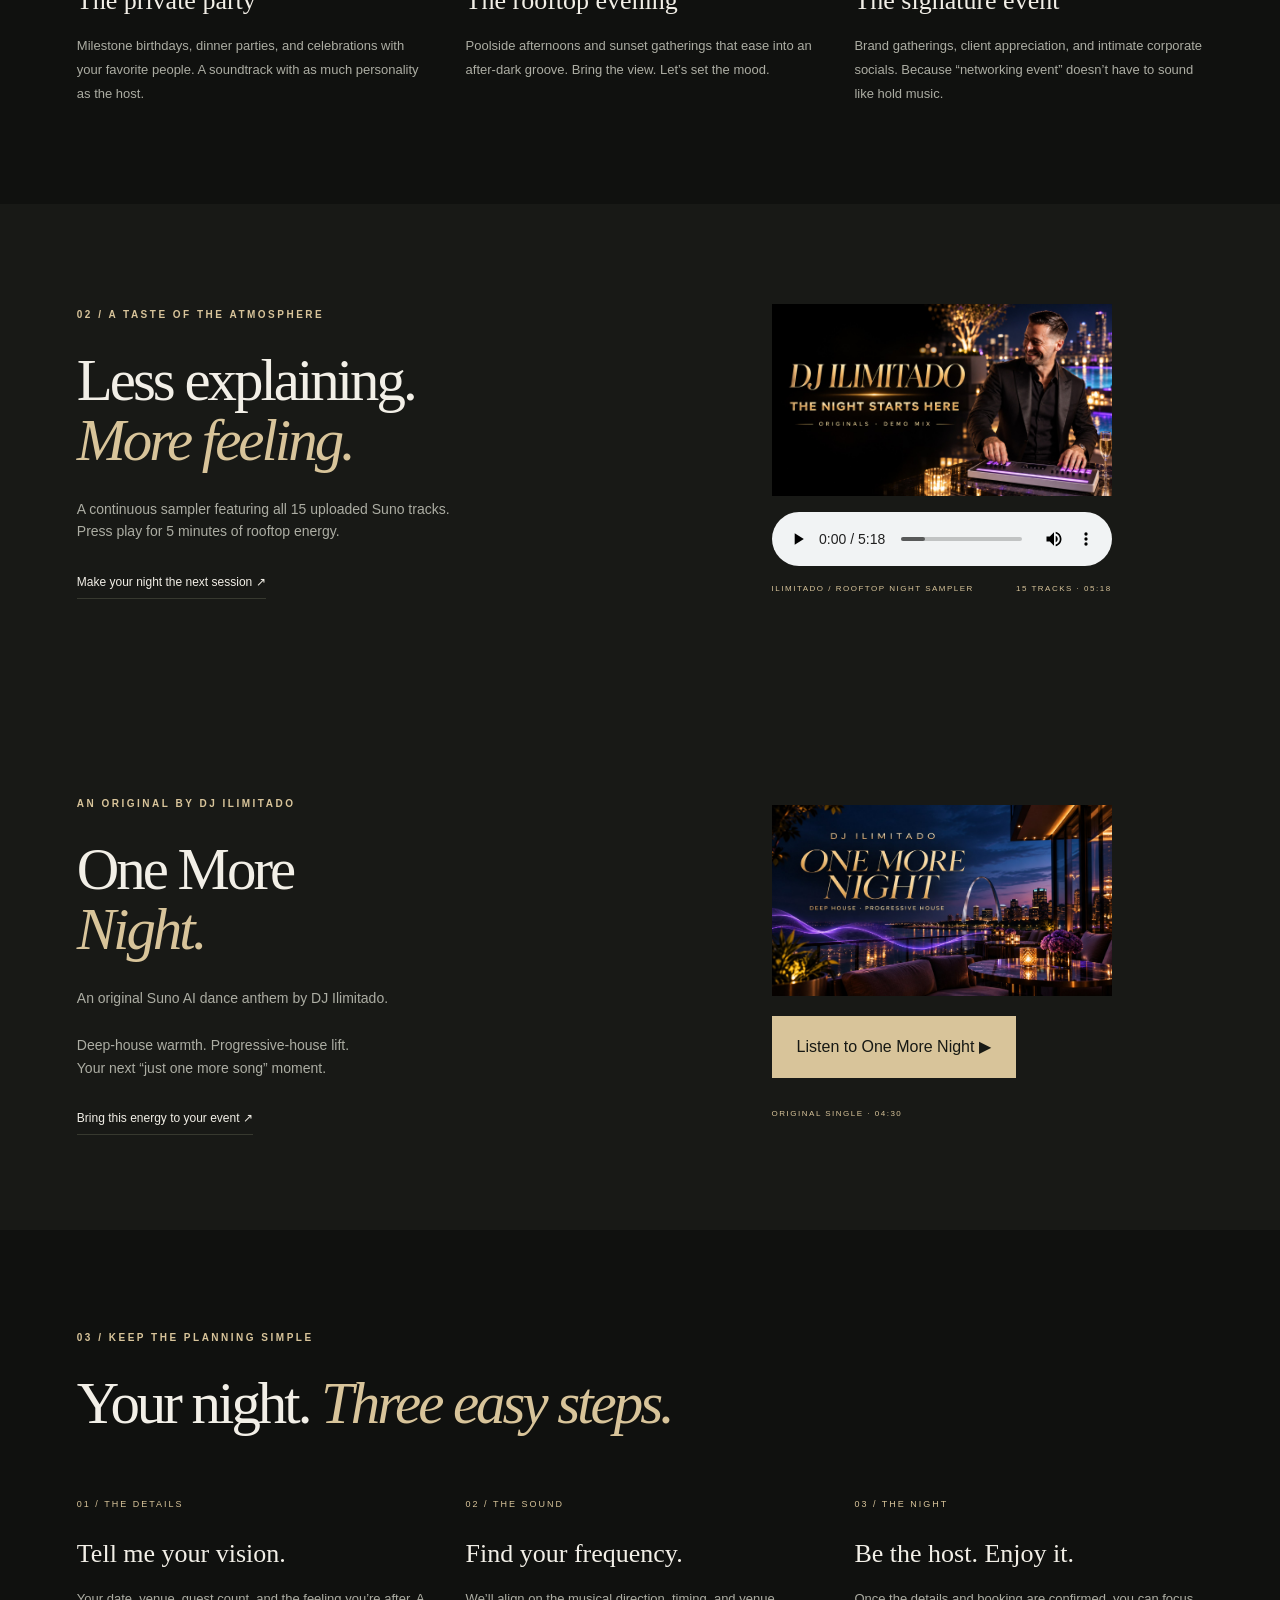
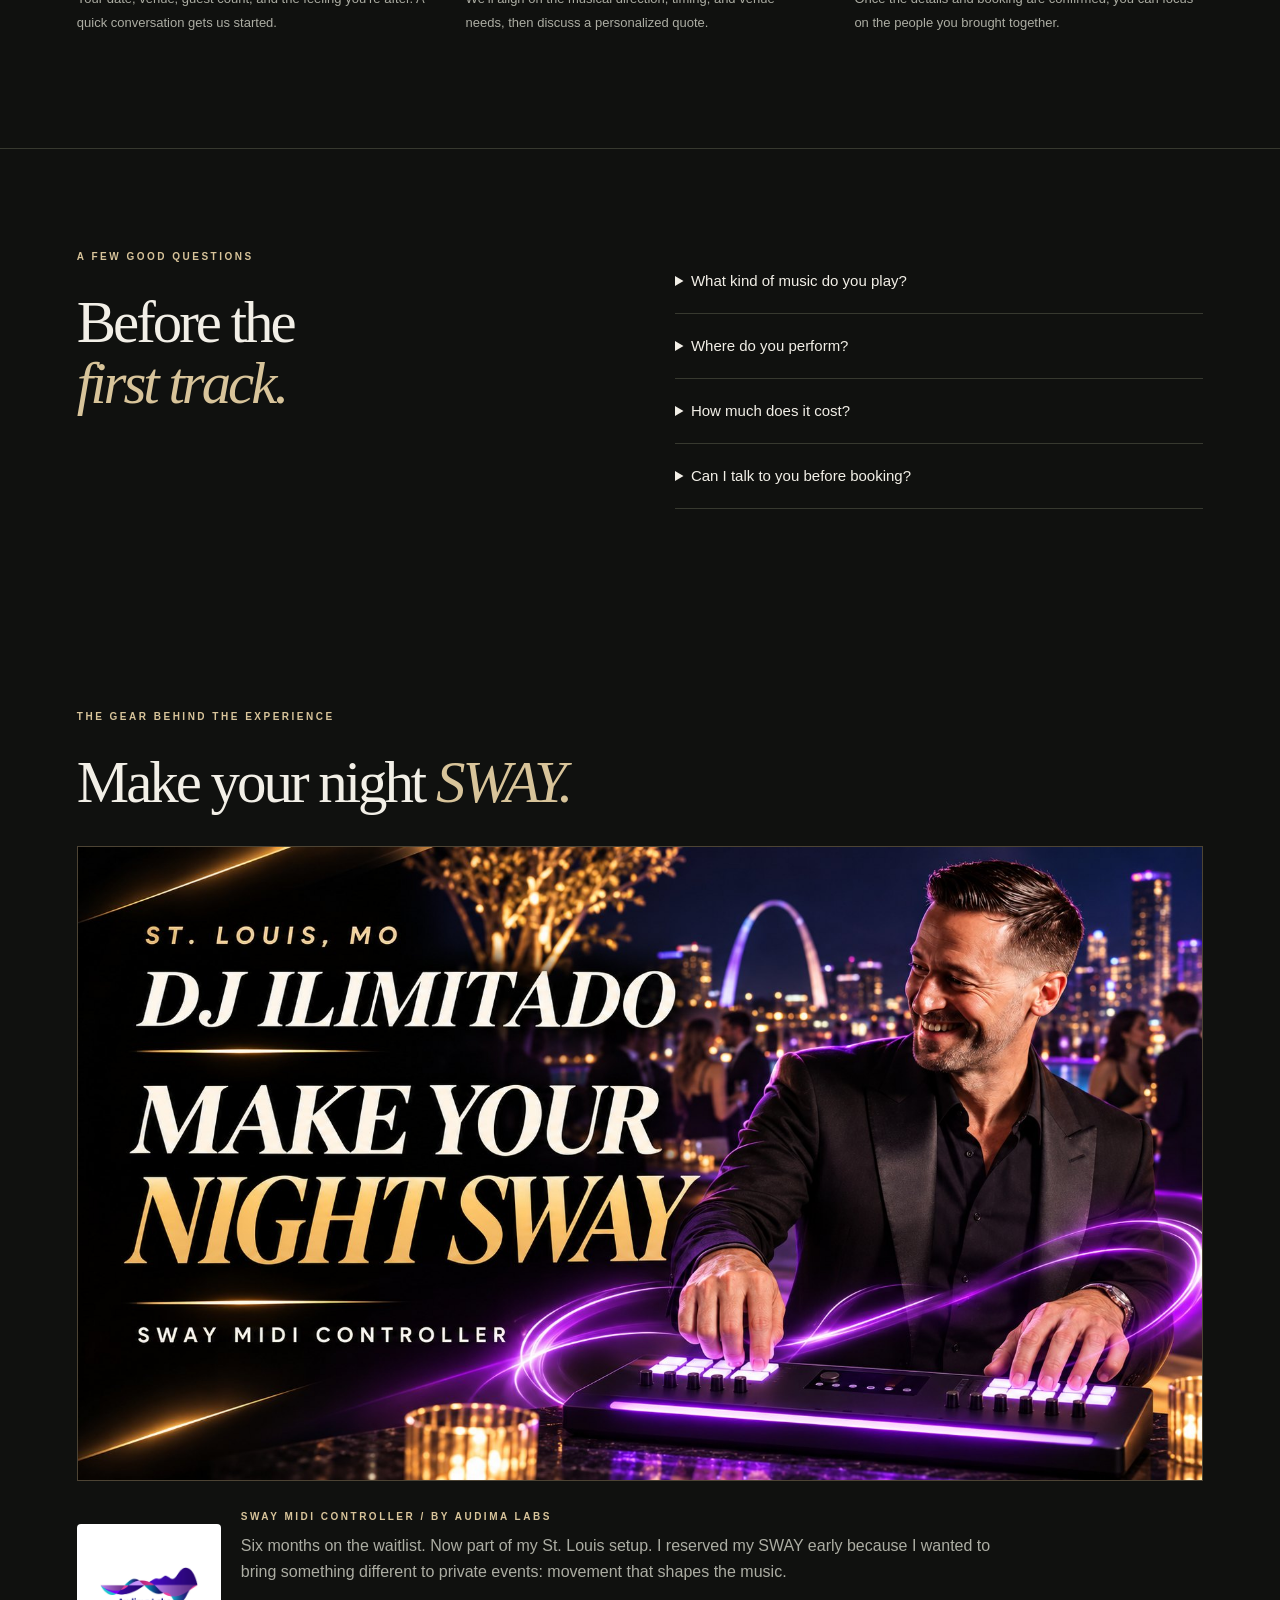
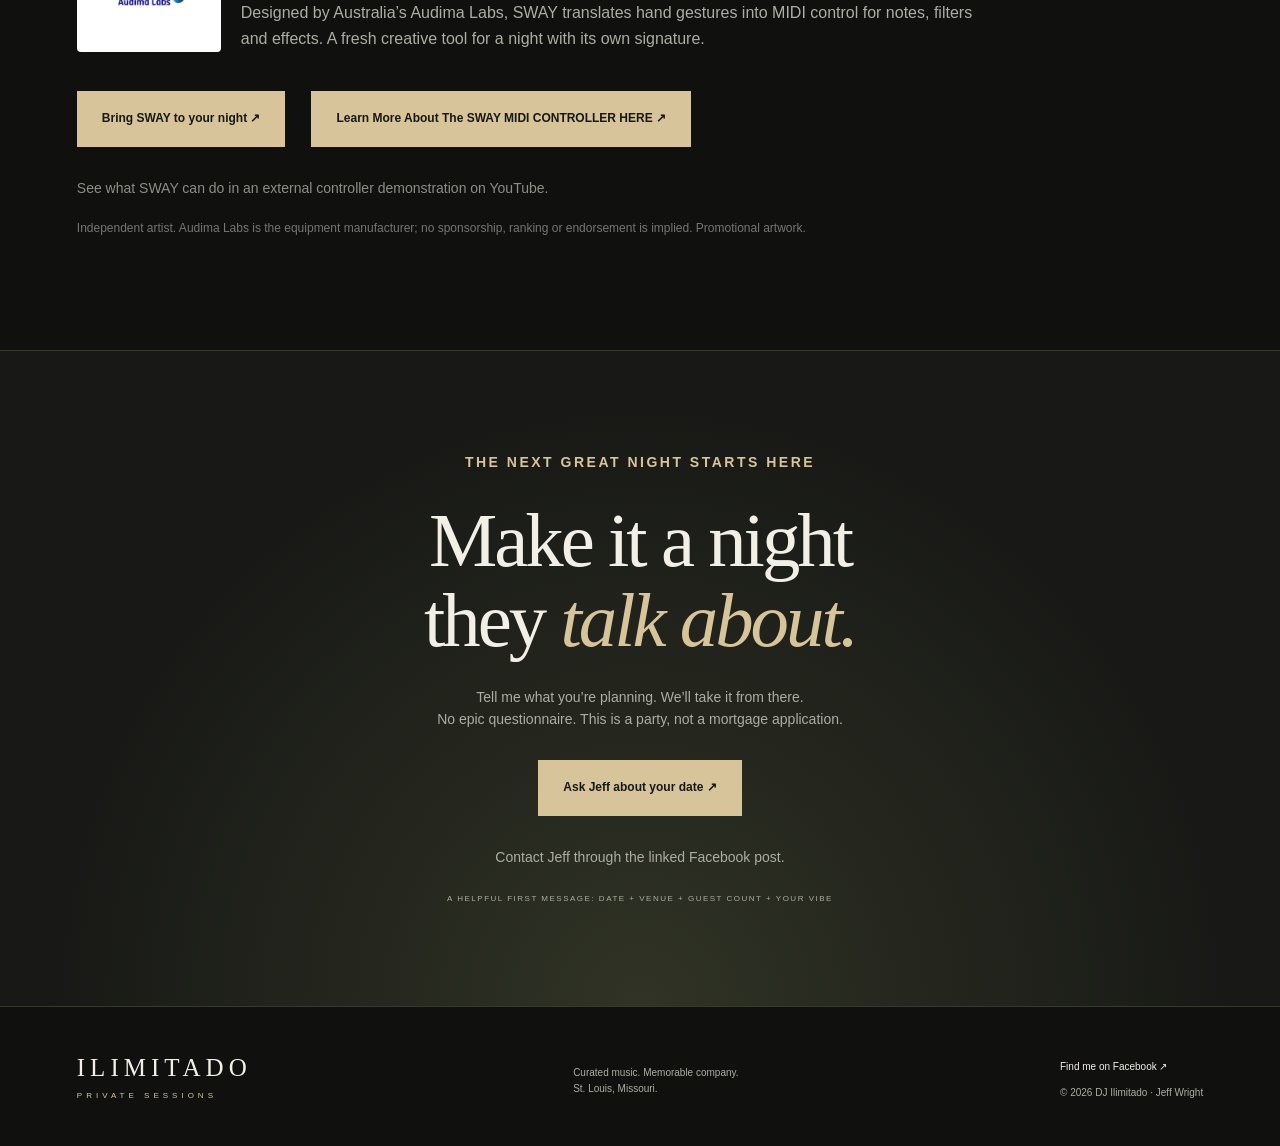
==== commit 97a23cbf: "Feature One More Night original song directly beneath rooftop sampler" ====
--- a/dj/index.html
+++ b/dj/index.html
@@ -6,6 +6,10 @@
 <section id="experience" class="section experience"><div><p class="eyebrow">01 / THE EXPERIENCE</p><h2>The best nights<br>have a <em>feeling.</em></h2></div><div class="section-copy"><p class="lead">The room looks incredible.<br>The guest list is yours.<br>Now give it a soundtrack to match.</p><p>From an easy opening groove to a little more energy after dark, the music should feel like it belongs to your evening. We’ll talk through your crowd, your setting, and the mood you want to create.</p><p>Think private lounge energy. A little cinematic. A little unexpected. The secret-agent entrance is entirely optional.</p></div></section>
 <section class="occasions section"><p class="eyebrow">AN INVITATION TO SOMETHING BETTER</p><div class="occasion-grid"><article><span>01</span><h3>The private party</h3><p>Milestone birthdays, dinner parties, and celebrations with your favorite people. A soundtrack with as much personality as the host.</p></article><article><span>02</span><h3>The rooftop evening</h3><p>Poolside afternoons and sunset gatherings that ease into an after-dark groove. Bring the view. Let’s set the mood.</p></article><article><span>03</span><h3>The signature event</h3><p>Brand gatherings, client appreciation, and intimate corporate socials. Because “networking event” doesn’t have to sound like hold music.</p></article></div></section>
 <section id="sessions" class="section film"><div class="film-heading"><p class="eyebrow">02 / A TASTE OF THE ATMOSPHERE</p><h2>Less explaining.<br><em>More feeling.</em></h2><p>A continuous sampler featuring all 15 uploaded Suno tracks.<br>Press play for 5 minutes of rooftop energy.</p><a class="text-link" href="#inquire">Make your night the next session ↗</a></div><div class="film-player"><img src="assets/rooftop-night-thumbnail.jpg" alt="DJ Ilimitado Rooftop Night Sampler" style="display:block;width:100%;height:auto"><audio controls preload="metadata" aria-label="DJ Ilimitado 15-track Rooftop Night demo mix" style="display:block;width:100%;margin-top:16px"><source src="assets/rooftop-night-demo.mp3?v=c3bdbdc3e4519f2a" type="audio/mpeg"> <a href="assets/rooftop-night-demo.mp3?v=c3bdbdc3e4519f2a">Download the demo mix</a></audio><p>ILIMITADO / ROOFTOP NIGHT SAMPLER <span>15 TRACKS · 05:18</span></p></div></section>
+<section id="one-more-night" class="section film" aria-labelledby="one-more-night-title">
+<div class="film-heading"><p class="eyebrow">AN ORIGINAL BY DJ ILIMITADO</p><h2 id="one-more-night-title">One More<br><em>Night.</em></h2><p>An original Suno AI dance anthem by DJ Ilimitado.</p><p>Deep-house warmth. Progressive-house lift.<br>Your next “just one more song” moment.</p><a class="text-link" href="#inquire">Bring this energy to your event ↗</a></div>
+<div class="film-player"><img src="assets/one-more-night-cover.svg" alt="One More Night by DJ Ilimitado — luxury St. Louis rooftop artwork in champagne gold and violet" width="1672" height="941" loading="lazy" style="display:block;width:100%;height:auto"><div class="actions" style="margin-top:20px"><button id="one-more-night-listen" class="button" type="button" aria-controls="one-more-night-player" aria-pressed="false" style="cursor:pointer;font:inherit">Listen to One More Night ▶</button></div><audio id="one-more-night-player" controls preload="none" hidden aria-label="One More Night, an original Suno AI song by DJ Ilimitado" style="width:100%;margin-top:16px"></audio><p id="one-more-night-status" role="status" aria-live="polite">ORIGINAL SINGLE · 04:30</p><noscript><p>Please enable JavaScript to listen to One More Night.</p></noscript></div>
+</section>
 <section class="section process"><p class="eyebrow">03 / KEEP THE PLANNING SIMPLE</p><h2>Your night. <em>Three easy steps.</em></h2><div class="steps"><article><span>01 / THE DETAILS</span><h3>Tell me your vision.</h3><p>Your date, venue, guest count, and the feeling you’re after. A quick conversation gets us started.</p></article><article><span>02 / THE SOUND</span><h3>Find your frequency.</h3><p>We’ll align on the musical direction, timing, and venue needs, then discuss a personalized quote.</p></article><article><span>03 / THE NIGHT</span><h3>Be the host. Enjoy it.</h3><p>Once the details and booking are confirmed, you can focus on the people you brought together.</p></article></div></section>
 <section class="section faq"><div><p class="eyebrow">A FEW GOOD QUESTIONS</p><h2>Before the<br><em>first track.</em></h2></div><div><details><summary>What kind of music do you play?</summary><p>The signature direction is deep house and sophisticated lounge grooves. We’ll discuss your preferences and your crowd to see whether the sound is a good fit for your event.</p></details><details><summary>Where do you perform?</summary><p>Based in St. Louis, with a focus on local private events and upscale gatherings. Share your venue or location when you reach out so we can discuss logistics.</p></details><details><summary>How much does it cost?</summary><p>Quotes depend on your date, duration, venue, and event needs. Contact Jeff with the basics for availability and a tailored conversation. An inquiry does not reserve your date.</p></details><details><summary>Can I talk to you before booking?</summary><p>Absolutely. Reach out to Jeff through Facebook. We’ll talk about your plans and whether Ilimitado is the right soundtrack for the evening.</p></details></div></section>
 <section id="sway" class="section sway-feature" aria-labelledby="sway-title">
@@ -18,4 +22,4 @@
 </div><div class="actions" style="margin-top:24px"><a class="button" href="#inquire">Bring SWAY to your night ↗</a><a class="button" href="https://youtu.be/GA4JFLxHzJ0" target="_blank" rel="noopener noreferrer" aria-label="Learn more about the SWAY MIDI Controller: watch an external demonstration on YouTube" style="white-space:normal;text-align:center">Learn More About The SWAY MIDI CONTROLLER HERE ↗</a></div>
 <p style="font-size:14px;opacity:.8;margin-top:16px">See what SWAY can do in an external controller demonstration on YouTube.</p><p style="font-size:12px;opacity:.65;margin-top:20px">Independent artist. Audima Labs is the equipment manufacturer; no sponsorship, ranking or endorsement is implied. Promotional artwork.</p>
 </section><section id="inquire" class="section booking"><p class="eyebrow">THE NEXT GREAT NIGHT STARTS HERE</p><h2>Make it a night<br>they <em>talk about.</em></h2><p>Tell me what you’re planning. We’ll take it from there.<br>No epic questionnaire. This is a party, not a mortgage application.</p><div class="actions"><a class="button" href="https://www.facebook.com/share/p/1EmZ5nZpG5/?mibextid=wwXIfr">Ask Jeff about your date ↗</a></div><p>Contact Jeff through the linked Facebook post.</p><p class="small">A HELPFUL FIRST MESSAGE: DATE + VENUE + GUEST COUNT + YOUR VIBE</p></section></main>
-<footer><a class="brand" href="#">ILIMITADO<span>PRIVATE SESSIONS</span></a><p>Curated music. Memorable company.<br>St. Louis, Missouri.</p><div><a href="https://www.facebook.com/share/p/1EmZ5nZpG5/?mibextid=wwXIfr" target="_blank" rel="noopener noreferrer">Find me on Facebook ↗</a><p>© <span id="year">2026</span> DJ Ilimitado · Jeff Wright</p></div></footer><script>document.getElementById('year').textContent=new Date().getFullYear()</script></body></html>
+<footer><a class="brand" href="#">ILIMITADO<span>PRIVATE SESSIONS</span></a><p>Curated music. Memorable company.<br>St. Louis, Missouri.</p><div><a href="https://www.facebook.com/share/p/1EmZ5nZpG5/?mibextid=wwXIfr" target="_blank" rel="noopener noreferrer">Find me on Facebook ↗</a><p>© <span id="year">2026</span> DJ Ilimitado · Jeff Wright</p></div></footer><script>document.getElementById('year').textContent=new Date().getFullYear()</script><script src="one-more-night.js?v=c50ed7e9" defer></script></body></html>
